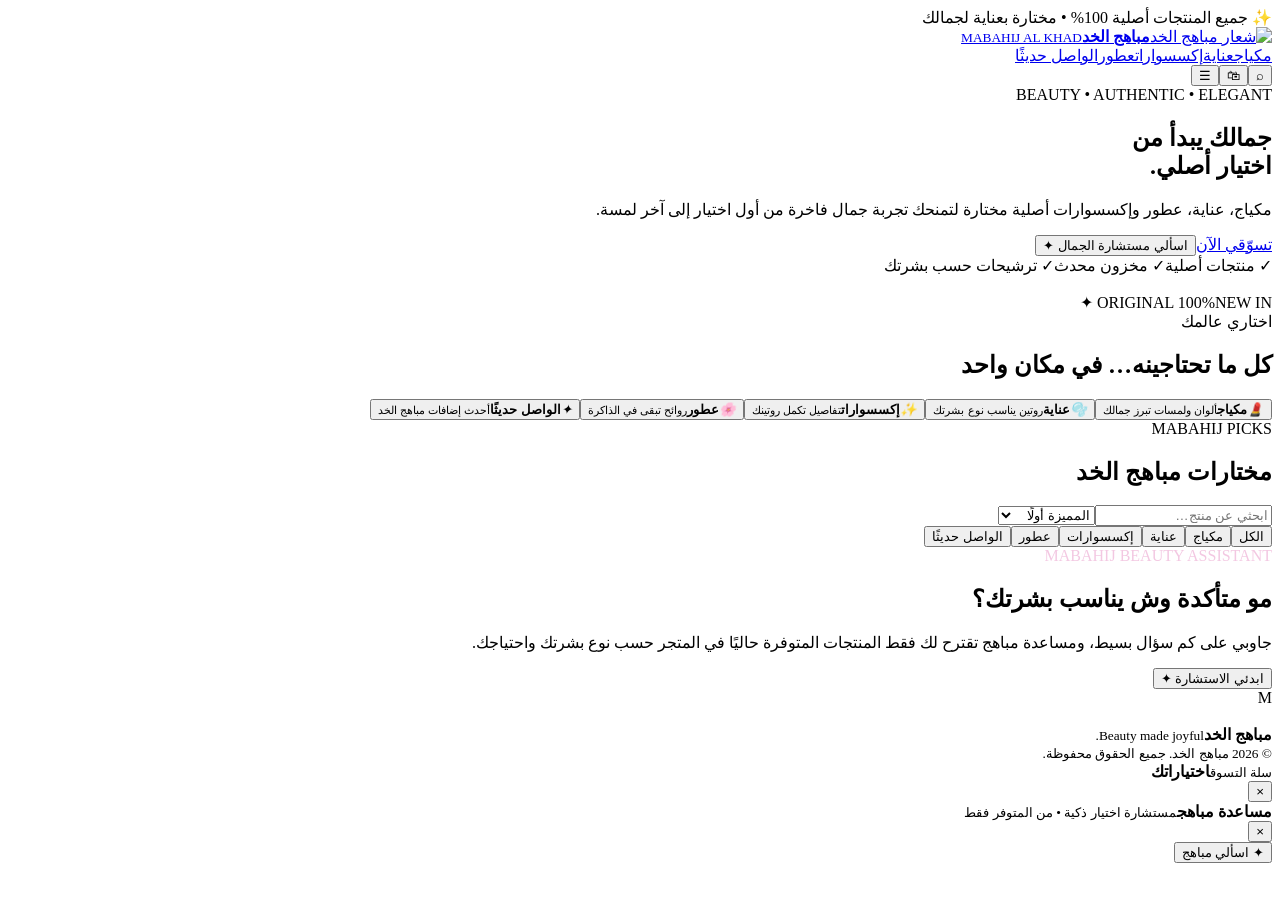
==== mabahij-demo/index.html @ 0300db06 "Add Mabahij responsive demo page" ====
<!doctype html><html lang="ar" dir="rtl"><head><meta charset="utf-8"><meta name="viewport" content="width=device-width,initial-scale=1,viewport-fit=cover"><meta name="theme-color" content="#7c3f91"><title>مباهج الخد | متجر الجمال</title><link rel="preconnect" href="https://fonts.googleapis.com"><link rel="preconnect" href="https://fonts.gstatic.com" crossorigin><link href="https://fonts.googleapis.com/css2?family=Noto+Kufi+Arabic:wght@400;500;600;700;800&family=Playfair+Display:wght@600;700&display=swap" rel="stylesheet"><link rel="stylesheet" href="style.css"></head><body><div class="top">✨ جميع المنتجات أصلية 100% • مختارة بعناية لجمالك</div><header><a class="brand" href="#home"><img src="logo.svg" alt="شعار مباهج الخد"><span><b>مباهج الخد</b><small>MABAHIJ AL KHAD</small></span></a><nav id="nav"><a href="#products" data-filter="makeup">مكياج</a><a href="#products" data-filter="skincare">عناية</a><a href="#products" data-filter="accessories">إكسسوارات</a><a href="#products" data-filter="perfume">عطور</a><a href="#products" data-filter="new">الواصل حديثًا</a></nav><div class="actions"><button class="round" id="search">⌕</button><button class="round" id="cartBtn">🛍</button><button class="menu" id="menu">☰</button></div></header><div class="backdrop" id="backdrop"></div><main><section class="hero" id="home"><div><span class="eyebrow">BEAUTY • AUTHENTIC • ELEGANT</span><h1>جمالك يبدأ من<br><span>اختيار أصلي.</span></h1><p>مكياج، عناية، عطور وإكسسوارات أصلية مختارة لتمنحك تجربة جمال فاخرة من أول اختيار إلى آخر لمسة.</p><div class="cta"><a class="btn primary" href="#products">تسوّقي الآن</a><button class="btn ghost" id="heroChat">اسألي مستشارة الجمال ✦</button></div><div class="checks"><span>✓ منتجات أصلية</span><span>✓ مخزون محدث</span><span>✓ ترشيحات حسب بشرتك</span></div></div><div class="art"><div class="logo-card"><img src="logo.svg" alt=""></div><span class="pill p1">ORIGINAL 100%</span><span class="pill p2">NEW IN ✦</span></div></section><section class="shell section"><div class="title"><span class="eyebrow">اختاري عالمك</span><h2>كل ما تحتاجينه… في مكان واحد</h2></div><div class="cats"><button class="cat" data-filter="makeup"><i>💄</i><b>مكياج</b><small>ألوان ولمسات تبرز جمالك</small></button><button class="cat" data-filter="skincare"><i>🫧</i><b>عناية</b><small>روتين يناسب نوع بشرتك</small></button><button class="cat" data-filter="accessories"><i>✨</i><b>إكسسوارات</b><small>تفاصيل تكمل روتينك</small></button><button class="cat" data-filter="perfume"><i>🌸</i><b>عطور</b><small>روائح تبقى في الذاكرة</small></button><button class="cat new" data-filter="new"><i>✦</i><b>الواصل حديثًا</b><small>أحدث إضافات مباهج الخد</small></button></div></section><section class="shell section" id="products"><div class="headrow"><div><span class="eyebrow">MABAHIJ PICKS</span><h2>مختارات مباهج الخد</h2></div><div class="tools"><input id="q" placeholder="ابحثي عن منتج…"><select id="sort"><option value="featured">المميزة أولًا</option><option value="asc">السعر: الأقل</option><option value="desc">السعر: الأعلى</option></select></div></div><div class="chips"><button class="chip active" data-filter="all">الكل</button><button class="chip" data-filter="makeup">مكياج</button><button class="chip" data-filter="skincare">عناية</button><button class="chip" data-filter="accessories">إكسسوارات</button><button class="chip" data-filter="perfume">عطور</button><button class="chip" data-filter="new">الواصل حديثًا</button></div><div class="grid" id="grid"></div></section><section class="shell ai"><div><span class="eyebrow" style="color:#f3c8e2">MABAHIJ BEAUTY ASSISTANT</span><h2>مو متأكدة وش يناسب بشرتك؟</h2><p>جاوبي على كم سؤال بسيط، ومساعدة مباهج تقترح لك فقط المنتجات المتوفرة حاليًا في المتجر حسب نوع بشرتك واحتياجك.</p><button class="btn" id="aiBtn">ابدئي الاستشارة ✦</button></div><div class="orb">M</div></section></main><footer><div class="fbrand"><img src="logo.svg" alt=""><div><b>مباهج الخد</b><small>Beauty made joyful.</small></div></div><small>© 2026 مباهج الخد. جميع الحقوق محفوظة.</small></footer><aside class="drawer" id="drawer"><div class="dhead"><div><small>سلة التسوق</small><b>اختياراتك</b></div><button class="close" id="closeCart">×</button></div><div class="cart" id="cart"></div></aside><div class="overlay" id="overlay"></div><section class="chat" id="chat"><div class="chead"><div><b>مساعدة مباهج</b><small>مستشارة اختيار ذكية • من المتوفر فقط</small></div><button class="close" id="closeChat">×</button></div><div class="msgs" id="msgs"></div><div class="quick" id="quick"></div></section><button class="chatfab" id="fab">✦ اسألي مباهج</button><script src="app.js"></script></body></html>
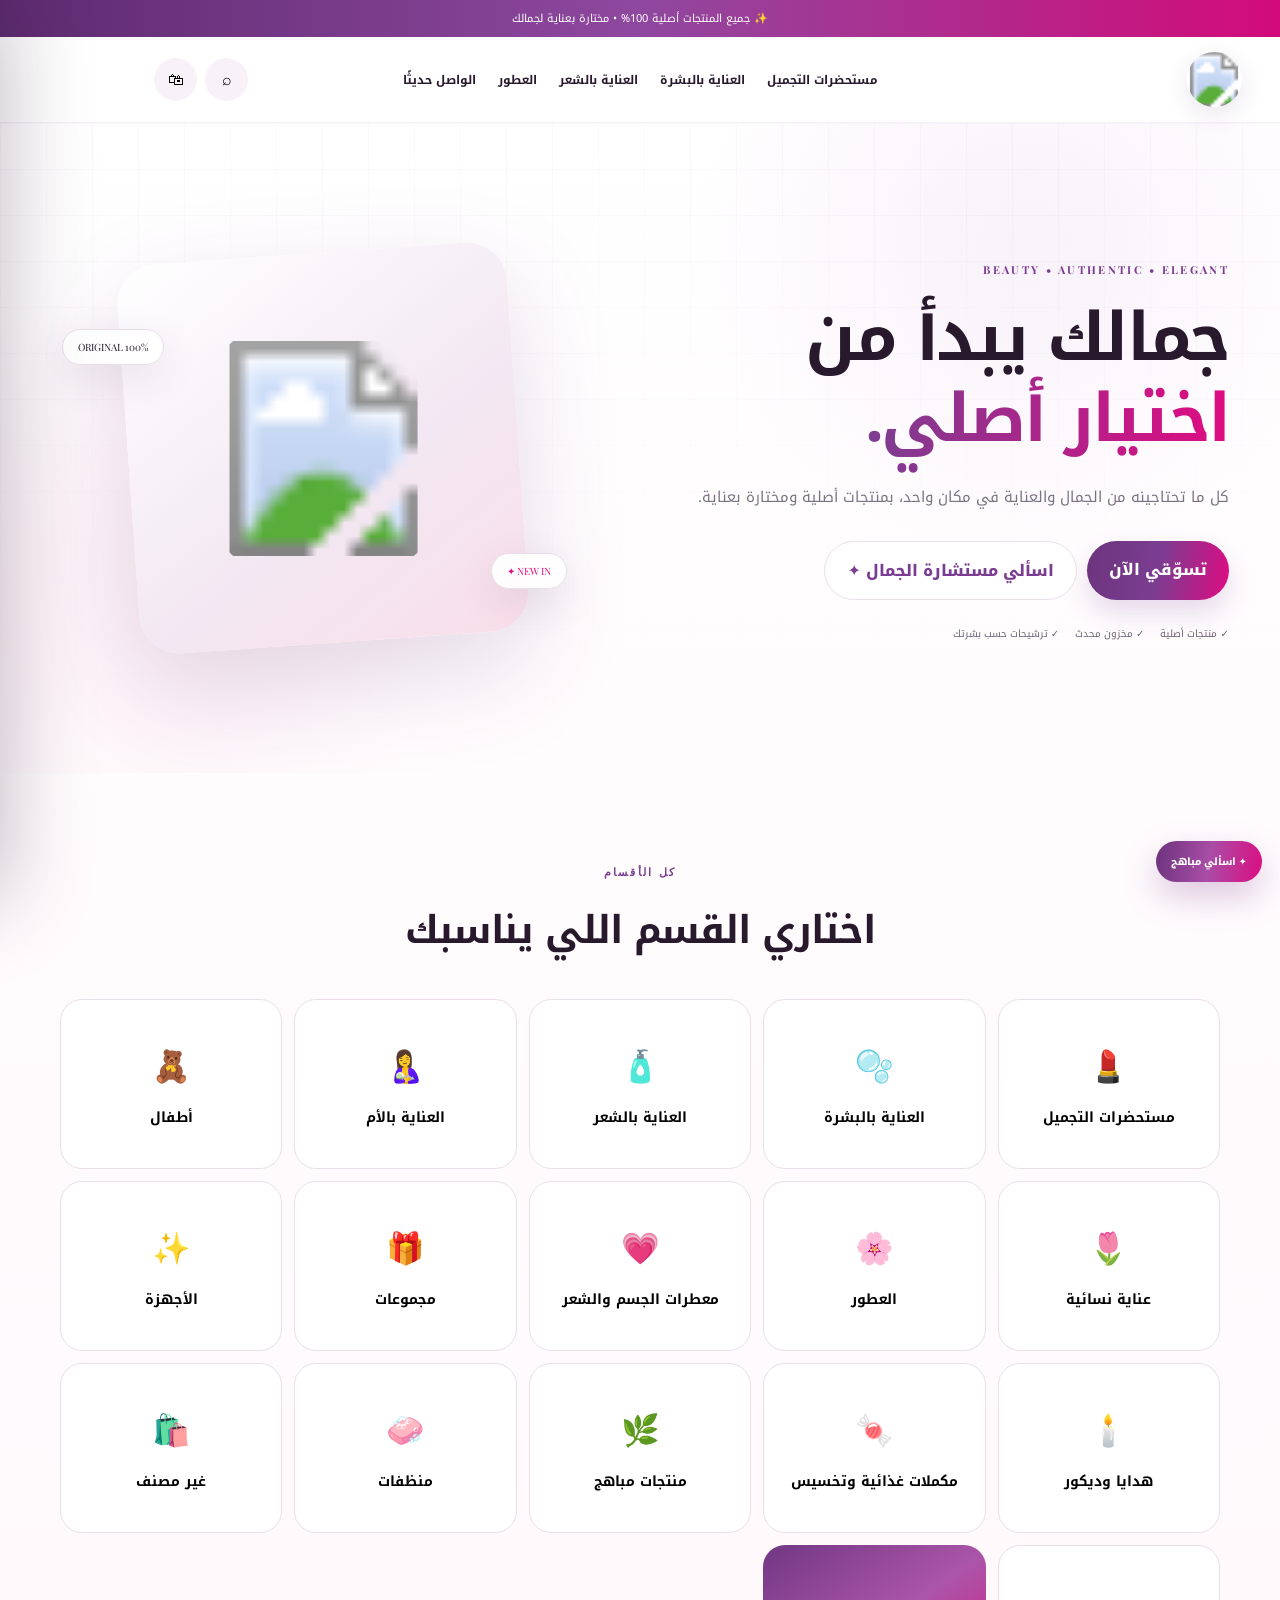
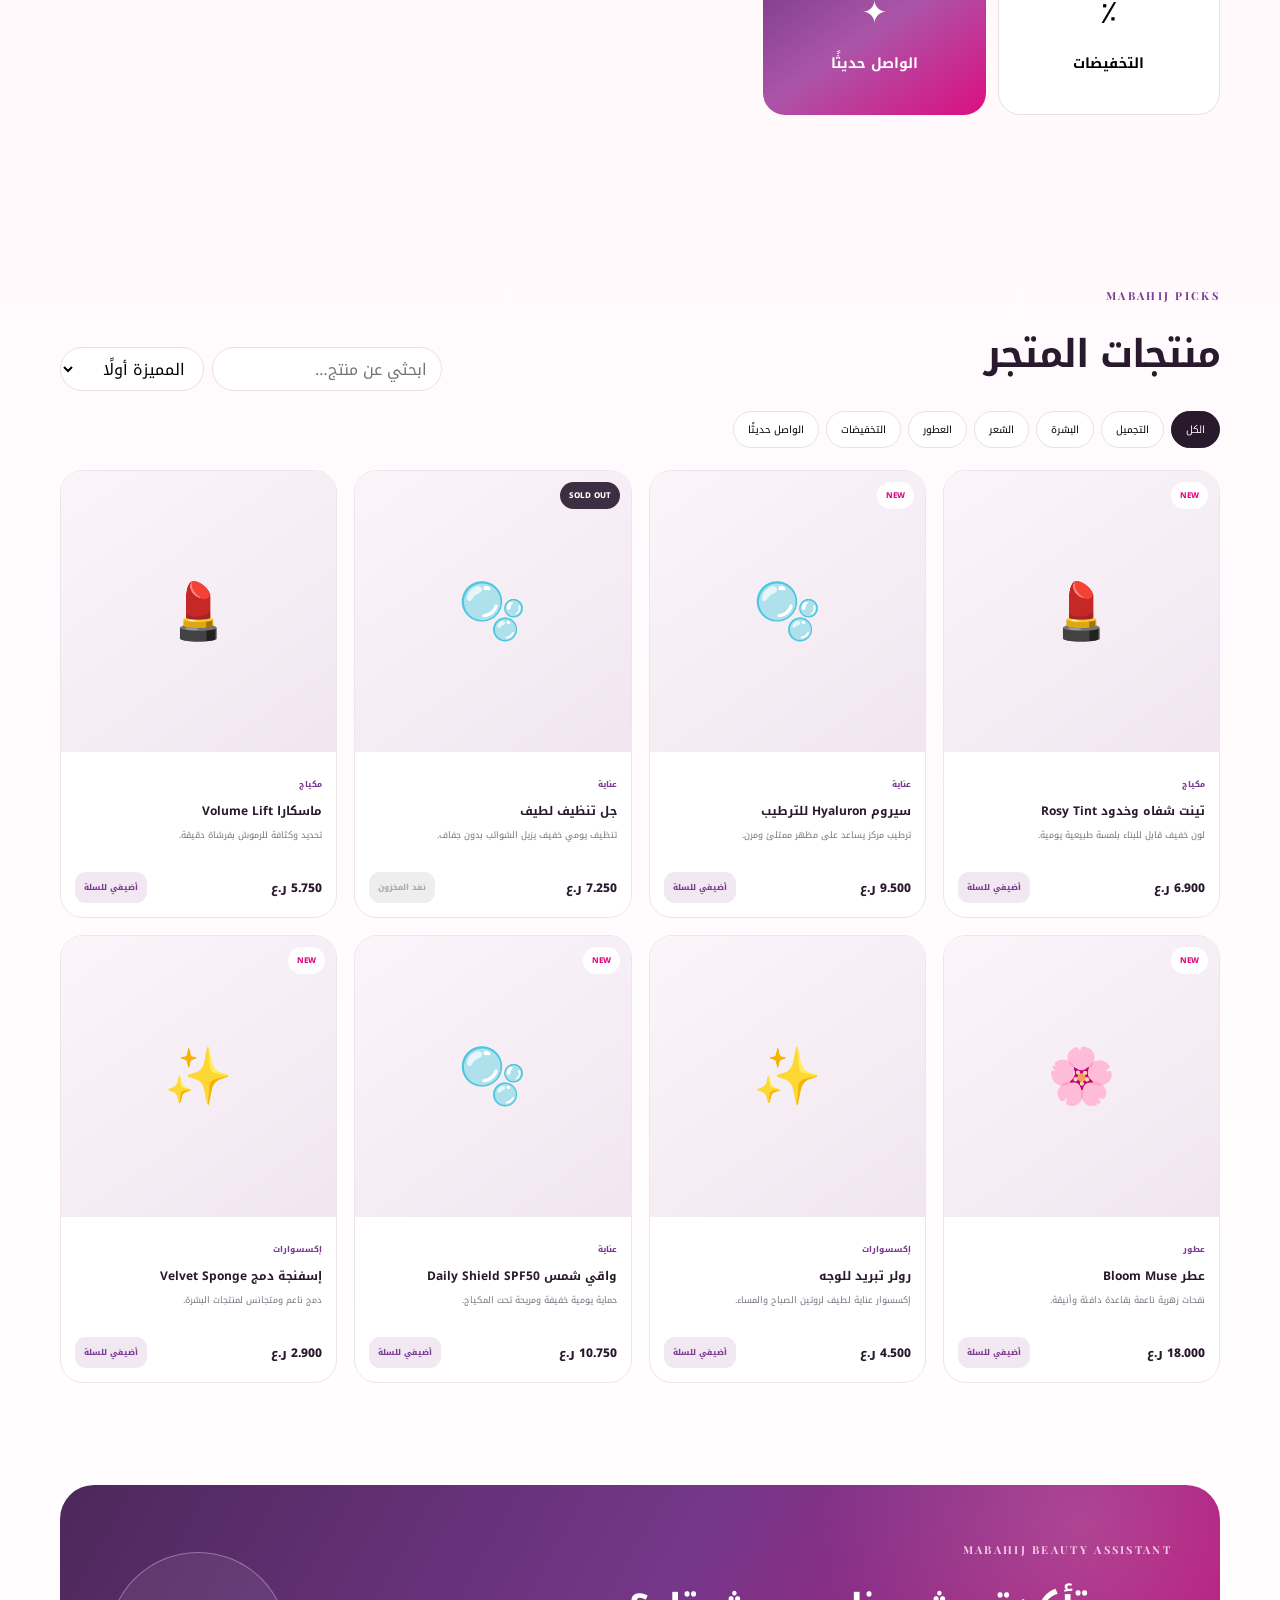
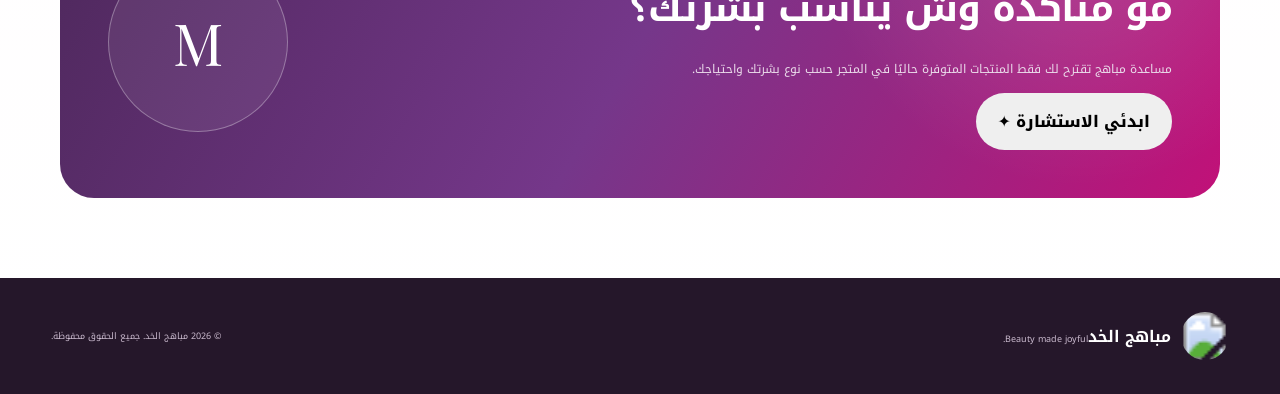
==== commit 956f5dda: "Add all Mabahij categories and keep exact logo" ====
--- a/mabahij-demo/index.html
+++ b/mabahij-demo/index.html
@@ -1 +1 @@
-<!doctype html><html lang="ar" dir="rtl"><head><meta charset="utf-8"><meta name="viewport" content="width=device-width,initial-scale=1,viewport-fit=cover"><meta name="theme-color" content="#7c3f91"><title>مباهج الخد | متجر الجمال</title><link rel="preconnect" href="https://fonts.googleapis.com"><link rel="preconnect" href="https://fonts.gstatic.com" crossorigin><link href="https://fonts.googleapis.com/css2?family=Noto+Kufi+Arabic:wght@400;500;600;700;800&family=Playfair+Display:wght@600;700&display=swap" rel="stylesheet"><link rel="stylesheet" href="style.css"></head><body><div class="top">✨ جميع المنتجات أصلية 100% • مختارة بعناية لجمالك</div><header><a class="brand" href="#home"><img src="logo.svg" alt="شعار مباهج الخد"><span><b>مباهج الخد</b><small>MABAHIJ AL KHAD</small></span></a><nav id="nav"><a href="#products" data-filter="makeup">مكياج</a><a href="#products" data-filter="skincare">عناية</a><a href="#products" data-filter="accessories">إكسسوارات</a><a href="#products" data-filter="perfume">عطور</a><a href="#products" data-filter="new">الواصل حديثًا</a></nav><div class="actions"><button class="round" id="search">⌕</button><button class="round" id="cartBtn">🛍</button><button class="menu" id="menu">☰</button></div></header><div class="backdrop" id="backdrop"></div><main><section class="hero" id="home"><div><span class="eyebrow">BEAUTY • AUTHENTIC • ELEGANT</span><h1>جمالك يبدأ من<br><span>اختيار أصلي.</span></h1><p>مكياج، عناية، عطور وإكسسوارات أصلية مختارة لتمنحك تجربة جمال فاخرة من أول اختيار إلى آخر لمسة.</p><div class="cta"><a class="btn primary" href="#products">تسوّقي الآن</a><button class="btn ghost" id="heroChat">اسألي مستشارة الجمال ✦</button></div><div class="checks"><span>✓ منتجات أصلية</span><span>✓ مخزون محدث</span><span>✓ ترشيحات حسب بشرتك</span></div></div><div class="art"><div class="logo-card"><img src="logo.svg" alt=""></div><span class="pill p1">ORIGINAL 100%</span><span class="pill p2">NEW IN ✦</span></div></section><section class="shell section"><div class="title"><span class="eyebrow">اختاري عالمك</span><h2>كل ما تحتاجينه… في مكان واحد</h2></div><div class="cats"><button class="cat" data-filter="makeup"><i>💄</i><b>مكياج</b><small>ألوان ولمسات تبرز جمالك</small></button><button class="cat" data-filter="skincare"><i>🫧</i><b>عناية</b><small>روتين يناسب نوع بشرتك</small></button><button class="cat" data-filter="accessories"><i>✨</i><b>إكسسوارات</b><small>تفاصيل تكمل روتينك</small></button><button class="cat" data-filter="perfume"><i>🌸</i><b>عطور</b><small>روائح تبقى في الذاكرة</small></button><button class="cat new" data-filter="new"><i>✦</i><b>الواصل حديثًا</b><small>أحدث إضافات مباهج الخد</small></button></div></section><section class="shell section" id="products"><div class="headrow"><div><span class="eyebrow">MABAHIJ PICKS</span><h2>مختارات مباهج الخد</h2></div><div class="tools"><input id="q" placeholder="ابحثي عن منتج…"><select id="sort"><option value="featured">المميزة أولًا</option><option value="asc">السعر: الأقل</option><option value="desc">السعر: الأعلى</option></select></div></div><div class="chips"><button class="chip active" data-filter="all">الكل</button><button class="chip" data-filter="makeup">مكياج</button><button class="chip" data-filter="skincare">عناية</button><button class="chip" data-filter="accessories">إكسسوارات</button><button class="chip" data-filter="perfume">عطور</button><button class="chip" data-filter="new">الواصل حديثًا</button></div><div class="grid" id="grid"></div></section><section class="shell ai"><div><span class="eyebrow" style="color:#f3c8e2">MABAHIJ BEAUTY ASSISTANT</span><h2>مو متأكدة وش يناسب بشرتك؟</h2><p>جاوبي على كم سؤال بسيط، ومساعدة مباهج تقترح لك فقط المنتجات المتوفرة حاليًا في المتجر حسب نوع بشرتك واحتياجك.</p><button class="btn" id="aiBtn">ابدئي الاستشارة ✦</button></div><div class="orb">M</div></section></main><footer><div class="fbrand"><img src="logo.svg" alt=""><div><b>مباهج الخد</b><small>Beauty made joyful.</small></div></div><small>© 2026 مباهج الخد. جميع الحقوق محفوظة.</small></footer><aside class="drawer" id="drawer"><div class="dhead"><div><small>سلة التسوق</small><b>اختياراتك</b></div><button class="close" id="closeCart">×</button></div><div class="cart" id="cart"></div></aside><div class="overlay" id="overlay"></div><section class="chat" id="chat"><div class="chead"><div><b>مساعدة مباهج</b><small>مستشارة اختيار ذكية • من المتوفر فقط</small></div><button class="close" id="closeChat">×</button></div><div class="msgs" id="msgs"></div><div class="quick" id="quick"></div></section><button class="chatfab" id="fab">✦ اسألي مباهج</button><script src="app.js"></script></body></html>+<!doctype html><html lang="ar" dir="rtl"><head><meta charset="utf-8"><meta name="viewport" content="width=device-width,initial-scale=1,viewport-fit=cover"><meta name="theme-color" content="#7c3f91"><title>مباهج الخد | متجر الجمال</title><link rel="preconnect" href="https://fonts.googleapis.com"><link rel="preconnect" href="https://fonts.gstatic.com" crossorigin><link href="https://fonts.googleapis.com/css2?family=Noto+Kufi+Arabic:wght@400;500;600;700;800&family=Playfair+Display:wght@600;700&display=swap" rel="stylesheet"><link rel="stylesheet" href="style.css"></head><body><div class="top">✨ جميع المنتجات أصلية 100% • مختارة بعناية لجمالك</div><header><a class="brand" href="#home"><img src="logo.svg" alt="شعار مباهج الخد"></a><nav id="nav"><a href="#products" data-filter="makeup">مستحضرات التجميل</a><a href="#products" data-filter="skincare">العناية بالبشرة</a><a href="#products" data-filter="haircare">العناية بالشعر</a><a href="#products" data-filter="perfume">العطور</a><a href="#products" data-filter="new">الواصل حديثًا</a></nav><div class="actions"><button class="round" id="search">⌕</button><button class="round" id="cartBtn">🛍</button><button class="menu" id="menu">☰</button></div></header><div class="backdrop" id="backdrop"></div><main><section class="hero" id="home"><div><span class="eyebrow">BEAUTY • AUTHENTIC • ELEGANT</span><h1>جمالك يبدأ من<br><span>اختيار أصلي.</span></h1><p>كل ما تحتاجينه من الجمال والعناية في مكان واحد، بمنتجات أصلية ومختارة بعناية.</p><div class="cta"><a class="btn primary" href="#products">تسوّقي الآن</a><button class="btn ghost" id="heroChat">اسألي مستشارة الجمال ✦</button></div><div class="checks"><span>✓ منتجات أصلية</span><span>✓ مخزون محدث</span><span>✓ ترشيحات حسب بشرتك</span></div></div><div class="art"><div class="logo-card"><img src="logo.svg" alt=""></div><span class="pill p1">ORIGINAL 100%</span><span class="pill p2">NEW IN ✦</span></div></section><section class="shell section"><div class="title"><span class="eyebrow">كل الأقسام</span><h2>اختاري القسم اللي يناسبك</h2></div><div class="cats allcats"><button class="cat" data-filter="makeup"><i>💄</i><b>مستحضرات التجميل</b></button><button class="cat" data-filter="skincare"><i>🫧</i><b>العناية بالبشرة</b></button><button class="cat" data-filter="haircare"><i>🧴</i><b>العناية بالشعر</b></button><button class="cat" data-filter="mom"><i>🤱</i><b>العناية بالأم</b></button><button class="cat" data-filter="kids"><i>🧸</i><b>أطفال</b></button><button class="cat" data-filter="feminine"><i>🌷</i><b>عناية نسائية</b></button><button class="cat" data-filter="perfume"><i>🌸</i><b>العطور</b></button><button class="cat" data-filter="bodymist"><i>💗</i><b>معطرات الجسم والشعر</b></button><button class="cat" data-filter="sets"><i>🎁</i><b>مجموعات</b></button><button class="cat" data-filter="devices"><i>✨</i><b>الأجهزة</b></button><button class="cat" data-filter="decor"><i>🕯️</i><b>هدايا وديكور</b></button><button class="cat" data-filter="supplements"><i>🍬</i><b>مكملات غذائية وتخسيس</b></button><button class="cat" data-filter="mahaj"><i>🌿</i><b>منتجات مباهج</b></button><button class="cat" data-filter="cleaners"><i>🧼</i><b>منظفات</b></button><button class="cat" data-filter="misc"><i>🛍️</i><b>غير مصنف</b></button><button class="cat" data-filter="sale"><i>٪</i><b>التخفيضات</b></button><button class="cat new" data-filter="new"><i>✦</i><b>الواصل حديثًا</b></button></div></section><section class="shell section" id="products"><div class="headrow"><div><span class="eyebrow">MABAHIJ PICKS</span><h2>منتجات المتجر</h2></div><div class="tools"><input id="q" placeholder="ابحثي عن منتج…"><select id="sort"><option value="featured">المميزة أولًا</option><option value="asc">السعر: الأقل</option><option value="desc">السعر: الأعلى</option></select></div></div><div class="chips"><button class="chip active" data-filter="all">الكل</button><button class="chip" data-filter="makeup">التجميل</button><button class="chip" data-filter="skincare">البشرة</button><button class="chip" data-filter="haircare">الشعر</button><button class="chip" data-filter="perfume">العطور</button><button class="chip" data-filter="sale">التخفيضات</button><button class="chip" data-filter="new">الواصل حديثًا</button></div><div class="grid" id="grid"></div></section><section class="shell ai"><div><span class="eyebrow" style="color:#f3c8e2">MABAHIJ BEAUTY ASSISTANT</span><h2>مو متأكدة وش يناسب بشرتك؟</h2><p>مساعدة مباهج تقترح لك فقط المنتجات المتوفرة حاليًا في المتجر حسب نوع بشرتك واحتياجك.</p><button class="btn" id="aiBtn">ابدئي الاستشارة ✦</button></div><div class="orb">M</div></section></main><footer><div class="fbrand"><img src="logo.svg" alt=""><div><b>مباهج الخد</b><small>Beauty made joyful.</small></div></div><small>© 2026 مباهج الخد. جميع الحقوق محفوظة.</small></footer><aside class="drawer" id="drawer"><div class="dhead"><div><small>سلة التسوق</small><b>اختياراتك</b></div><button class="close" id="closeCart">×</button></div><div class="cart" id="cart"></div></aside><div class="overlay" id="overlay"></div><section class="chat" id="chat"><div class="chead"><div><b>مساعدة مباهج</b><small>من المتوفر فقط</small></div><button class="close" id="closeChat">×</button></div><div class="msgs" id="msgs"></div><div class="quick" id="quick"></div></section><button class="chatfab" id="fab">✦ اسألي مباهج</button><script src="app.js"></script></body></html>
--- a/mabahij-demo/style.css
+++ b/mabahij-demo/style.css
@@ -0,0 +1 @@
+:root{--p:#7b3d91;--v:#9b5ab1;--f:#df0b82;--ink:#28192d;--mut:#7c7180;--line:#eadfe8;--soft:#fbf6fa;--white:#fff;--shadow:0 24px 70px #6e3c7b1c}*{box-sizing:border-box}html{scroll-behavior:smooth}body{margin:0;font-family:'Noto Kufi Arabic',system-ui,sans-serif;color:var(--ink);background:linear-gradient(#fff,#fff9fc 45%,#fff);overflow-x:hidden}button,input,select{font:inherit}button,a{-webkit-tap-highlight-color:transparent}a{color:inherit;text-decoration:none}.top{background:linear-gradient(90deg,#5d2b70,#8f489f,#d20b79);color:#fff;text-align:center;padding:8px 14px;font-size:11px}header{height:86px;display:flex;align-items:center;justify-content:space-between;gap:20px;padding:0 max(3vw,22px);position:sticky;top:0;z-index:30;background:#ffffffeb;backdrop-filter:blur(18px);border-bottom:1px solid #7b3d9112}.brand{display:flex;align-items:center;gap:11px;min-width:210px}.brand img{width:55px;height:55px;border-radius:50%;object-fit:cover;box-shadow:0 8px 24px #5c32601f}.brand b{display:block;font-size:16px}.brand small{font-family:'Playfair Display',serif;color:var(--p);font-size:9px;letter-spacing:1.5px}nav{display:flex;gap:22px;font-size:12px;font-weight:700}nav a{padding:31px 0;position:relative}nav a:after{content:'';position:absolute;right:0;left:0;bottom:22px;height:2px;background:linear-gradient(90deg,var(--p),var(--f));transform:scaleX(0);transition:.2s}nav a:hover:after{transform:scaleX(1)}.actions{display:flex;gap:8px;min-width:210px;justify-content:flex-start}.round,.menu{width:43px;height:43px;border:0;border-radius:50%;background:#f8f1f7;cursor:pointer}.menu{display:none}.hero{min-height:650px;display:grid;grid-template-columns:1.05fr .95fr;align-items:center;gap:35px;padding:64px max(4vw,22px);background:radial-gradient(circle at 80% 18%,#d8b6e42d,transparent 28%),radial-gradient(circle at 12% 72%,#f6c4dc35,transparent 25%);position:relative;overflow:hidden}.hero:before{content:'';position:absolute;inset:0;background-image:linear-gradient(#7b3d9108 1px,transparent 1px),linear-gradient(90deg,#7b3d9108 1px,transparent 1px);background-size:46px 46px;mask-image:linear-gradient(#000,transparent 85%)}.hero>*{position:relative;z-index:1}.eyebrow{font-family:'Playfair Display',serif;color:var(--p);font-size:11px;letter-spacing:2.3px;font-weight:700}h1{font-size:clamp(46px,5.2vw,76px);line-height:1.22;margin:14px 0 22px;letter-spacing:-2.4px}h1 span{background:linear-gradient(90deg,var(--p),var(--f));-webkit-background-clip:text;color:transparent}.hero p{color:var(--mut);font-size:15px;line-height:2.05;max-width:610px}.cta{display:flex;gap:10px;flex-wrap:wrap;margin-top:28px}.btn{border:0;border-radius:999px;padding:13px 22px;font-weight:800;cursor:pointer}.primary{color:#fff;background:linear-gradient(100deg,#6c347d,var(--p),var(--f));box-shadow:0 13px 28px #77378f2e}.ghost{background:#fff;color:var(--p);border:1px solid var(--line)}.checks{display:flex;gap:16px;flex-wrap:wrap;margin-top:24px;color:#6f6373;font-size:10px}.art{min-height:440px;display:grid;place-items:center;position:relative}.logo-card{width:min(390px,80vw);aspect-ratio:1;border-radius:40px;background:linear-gradient(145deg,#fff,#f2e7f2 60%,#f9dfe9);display:grid;place-items:center;box-shadow:0 38px 100px #6335712b;transform:rotate(-4deg);overflow:hidden}.logo-card img{width:72%;height:72%;object-fit:contain;border-radius:50%;transform:rotate(4deg)}.pill{position:absolute;background:#fffffff0;border:1px solid #e9deea;border-radius:999px;padding:10px 15px;font-family:'Playfair Display',serif;font-size:10px;box-shadow:0 14px 40px #4f2f571c}.p1{left:2%;top:23%}.p2{right:5%;bottom:18%;color:var(--f)}.shell{width:min(1160px,92vw);margin:auto}.section{padding:82px 0}.title{text-align:center}h2{font-size:clamp(27px,3vw,40px);margin:8px 0 0;letter-spacing:-1px}.cats{display:grid;grid-template-columns:repeat(5,1fr);gap:12px;margin-top:32px}.cat{border:1px solid var(--line);background:#fff;border-radius:22px;min-height:170px;padding:20px 14px;display:flex;flex-direction:column;align-items:center;justify-content:center;gap:8px;cursor:pointer;transition:.25s}.cat:hover{transform:translateY(-5px);box-shadow:var(--shadow)}.cat i{font-style:normal;font-size:31px}.cat b{font-size:14px}.cat small{font-size:9px;color:var(--mut);text-align:center;line-height:1.7}.cat.new{background:linear-gradient(145deg,#713783,#ab55a8,#dc0e80);color:#fff;border:0}.cat.new small{color:#f9e5f2}.headrow{display:flex;justify-content:space-between;align-items:end;gap:20px;margin-bottom:20px}.tools{display:flex;gap:8px}.tools input,.tools select{height:44px;border:1px solid var(--line);border-radius:999px;background:#fff;padding:0 14px;outline:none}.tools input{width:230px}.chips{display:flex;gap:7px;flex-wrap:wrap;margin:0 0 22px}.chip{border:1px solid var(--line);background:#fff;border-radius:999px;padding:8px 14px;font-size:10px;cursor:pointer}.chip.active{background:var(--ink);color:#fff;border-color:var(--ink)}.grid{display:grid;grid-template-columns:repeat(4,1fr);gap:17px}.card{background:#fff;border:1px solid #eee4ed;border-radius:23px;overflow:hidden;position:relative;transition:.25s}.card:hover{transform:translateY(-4px);box-shadow:var(--shadow)}.pic{aspect-ratio:1/1.02;background:linear-gradient(145deg,#fbf5fa,#f1e6f0);display:grid;place-items:center;position:relative;font-size:55px}.badge{position:absolute;right:11px;top:11px;background:#fff;color:var(--f);font-size:8px;padding:6px 9px;border-radius:999px;font-weight:800}.sold{background:#2b1c30e8;color:#fff}.info{padding:14px}.info small{color:var(--p);font-size:8px;font-weight:800}.info h3{font-size:12px;line-height:1.7;margin:4px 0 6px}.info p{font-size:9px;color:var(--mut);height:34px;overflow:hidden;line-height:1.8;margin:0}.bottom{display:flex;justify-content:space-between;align-items:center;gap:7px;margin-top:11px}.price{font-size:12px;font-weight:800}.add{border:0;background:#f2e8f2;color:var(--p);border-radius:11px;padding:8px 9px;font-size:8px;font-weight:800;cursor:pointer}.add:disabled{color:#aaa;background:#eee}.ai{margin:20px auto 80px;border-radius:34px;background:radial-gradient(circle at 88% 12%,#ffffff28,transparent 25%),linear-gradient(120deg,#4d285b,#75378a,#c11178);color:#fff;padding:48px;display:flex;justify-content:space-between;align-items:center;gap:30px}.ai p{color:#eadbea;line-height:2;font-size:12px;max-width:650px}.orb{width:180px;height:180px;min-width:180px;border-radius:50%;border:1px solid #ffffff50;display:grid;place-items:center;font-family:'Playfair Display',serif;font-size:58px;background:#ffffff12}footer{background:#25172a;color:#fff;padding:34px max(4vw,20px);display:flex;align-items:center;justify-content:space-between;gap:20px}footer img{width:48px;height:48px;border-radius:50%;object-fit:cover}.fbrand{display:flex;align-items:center;gap:10px}footer small{color:#cbbbcf;font-size:9px}.drawer{position:fixed;top:0;bottom:0;left:0;width:min(390px,100vw);background:#fff;z-index:70;transform:translateX(-105%);transition:.3s;box-shadow:25px 0 80px #2b193146;display:flex;flex-direction:column}.drawer.open{transform:none}.dhead{padding:20px;border-bottom:1px solid var(--line);display:flex;justify-content:space-between;align-items:center}.close{border:0;background:#f5edf5;width:38px;height:38px;border-radius:50%;cursor:pointer}.cart{padding:14px;overflow:auto;display:grid;gap:9px}.cartitem{border:1px solid var(--line);border-radius:15px;padding:11px;display:flex;justify-content:space-between;gap:10px}.overlay{position:fixed;inset:0;background:#27182c45;z-index:60;opacity:0;visibility:hidden;transition:.2s}.overlay.open{opacity:1;visibility:visible}.chat{position:fixed;right:20px;bottom:20px;width:min(380px,calc(100vw - 24px));height:min(590px,calc(100vh - 30px));background:#fff;border:1px solid var(--line);border-radius:26px;box-shadow:0 25px 90px #351b3c3d;z-index:80;display:flex;flex-direction:column;overflow:hidden;opacity:0;visibility:hidden;transform:translateY(15px) scale(.97);transition:.25s}.chat.open{opacity:1;visibility:visible;transform:none}.chead{padding:14px;background:linear-gradient(100deg,#6b337c,#a44ba5,#da0f80);color:#fff;display:flex;align-items:center;gap:9px}.chead b{font-size:12px}.chead small{display:block;font-size:8px;color:#f4ddec}.chead .close{margin-right:auto;background:#ffffff25;color:#fff}.msgs{flex:1;overflow:auto;padding:14px;background:#fffafd;display:flex;flex-direction:column;gap:9px}.msg{max-width:87%;background:#f2e8f2;border-radius:15px 15px 4px 15px;padding:9px 11px;font-size:9px;line-height:1.9}.msg.user{align-self:flex-start;background:#2b1c30;color:#fff;border-radius:15px 15px 15px 4px}.quick{display:flex;gap:6px;overflow:auto;padding:9px 12px;border-top:1px solid var(--line)}.quick button{white-space:nowrap;border:1px solid var(--line);background:#fff;border-radius:999px;padding:7px 10px;font-size:8px}.chatfab{position:fixed;right:18px;bottom:18px;z-index:50;border:0;border-radius:999px;background:linear-gradient(100deg,#6b337c,#a94da7,#dd0c81);color:#fff;padding:11px 15px;font-weight:800;font-size:10px;box-shadow:0 14px 34px #7d398a45;cursor:pointer}.backdrop{display:none}@media(max-width:1050px){nav{position:fixed;top:94px;right:16px;left:16px;background:#fff;border:1px solid var(--line);border-radius:20px;padding:10px;box-shadow:0 25px 70px #40244930;flex-direction:column;gap:0;z-index:55;opacity:0;visibility:hidden;transform:translateY(-8px);transition:.2s}nav.open{opacity:1;visibility:visible;transform:none}nav a{padding:12px 14px;border-radius:12px}nav a:hover{background:#faf5f9}nav a:after{display:none}.menu{display:block}.brand,.actions{min-width:auto}.hero{grid-template-columns:1fr;text-align:center;min-height:auto}.hero p{margin:auto}.cta,.checks{justify-content:center}.art{min-height:360px}.cats{grid-template-columns:repeat(3,1fr)}.grid{grid-template-columns:repeat(3,1fr)}.backdrop.open{display:block;position:fixed;inset:0;background:#25172a2d;z-index:29}}@media(max-width:760px){.top{font-size:9px;line-height:1.6}header{height:72px;padding:0 12px}.brand span{display:none}.brand img{width:46px;height:46px}.round,.menu{width:39px;height:39px}nav{top:82px;right:10px;left:10px}.hero{padding:40px 15px 48px;gap:8px}h1{font-size:clamp(38px,11.5vw,49px);letter-spacing:-1.5px;margin:11px 0 16px}.hero p{font-size:12px}.cta .btn{flex:1 1 145px;padding:12px 14px;font-size:10px}.checks{gap:8px 14px;font-size:9px}.art{min-height:285px}.logo-card{width:min(260px,78vw);border-radius:28px}.pill{font-size:7px;padding:8px 10px}.shell{width:calc(100% - 24px)}.section{padding:58px 0}h2{font-size:clamp(25px,7.5vw,32px);line-height:1.5}.cats{grid-template-columns:1fr 1fr;gap:8px;margin-top:24px}.cat{min-height:138px;border-radius:18px;padding:15px 8px}.cat:last-child{grid-column:1/-1}.cat i{font-size:27px}.cat b{font-size:12px}.cat small{font-size:8px}.headrow{flex-direction:column;align-items:stretch;gap:14px}.tools{flex-direction:column}.tools input,.tools select{width:100%}.chips{overflow:auto;flex-wrap:nowrap;padding-bottom:3px;scrollbar-width:none}.chip{white-space:nowrap;font-size:9px}.grid{grid-template-columns:1fr 1fr;gap:8px}.card{border-radius:18px}.pic{font-size:44px}.info{padding:9px}.info h3{font-size:10px}.info p{font-size:7.5px;height:29px}.bottom{flex-direction:column;align-items:stretch}.price{font-size:10px}.add{width:100%;font-size:7.5px}.ai{margin-bottom:58px;border-radius:26px;padding:28px 18px;flex-direction:column;text-align:center}.ai p{font-size:10px}.orb{width:135px;height:135px;min-width:135px;font-size:44px}footer{flex-direction:column;text-align:center;padding:28px 16px}.chat{inset:auto 7px 7px 7px;width:auto;height:calc(100dvh - 14px);border-radius:22px}.chatfab{right:12px;bottom:calc(12px + env(safe-area-inset-bottom))}}@media(max-width:390px){.shell{width:calc(100% - 18px)}.grid{gap:6px}.info{padding:8px}.cat{min-height:132px}}
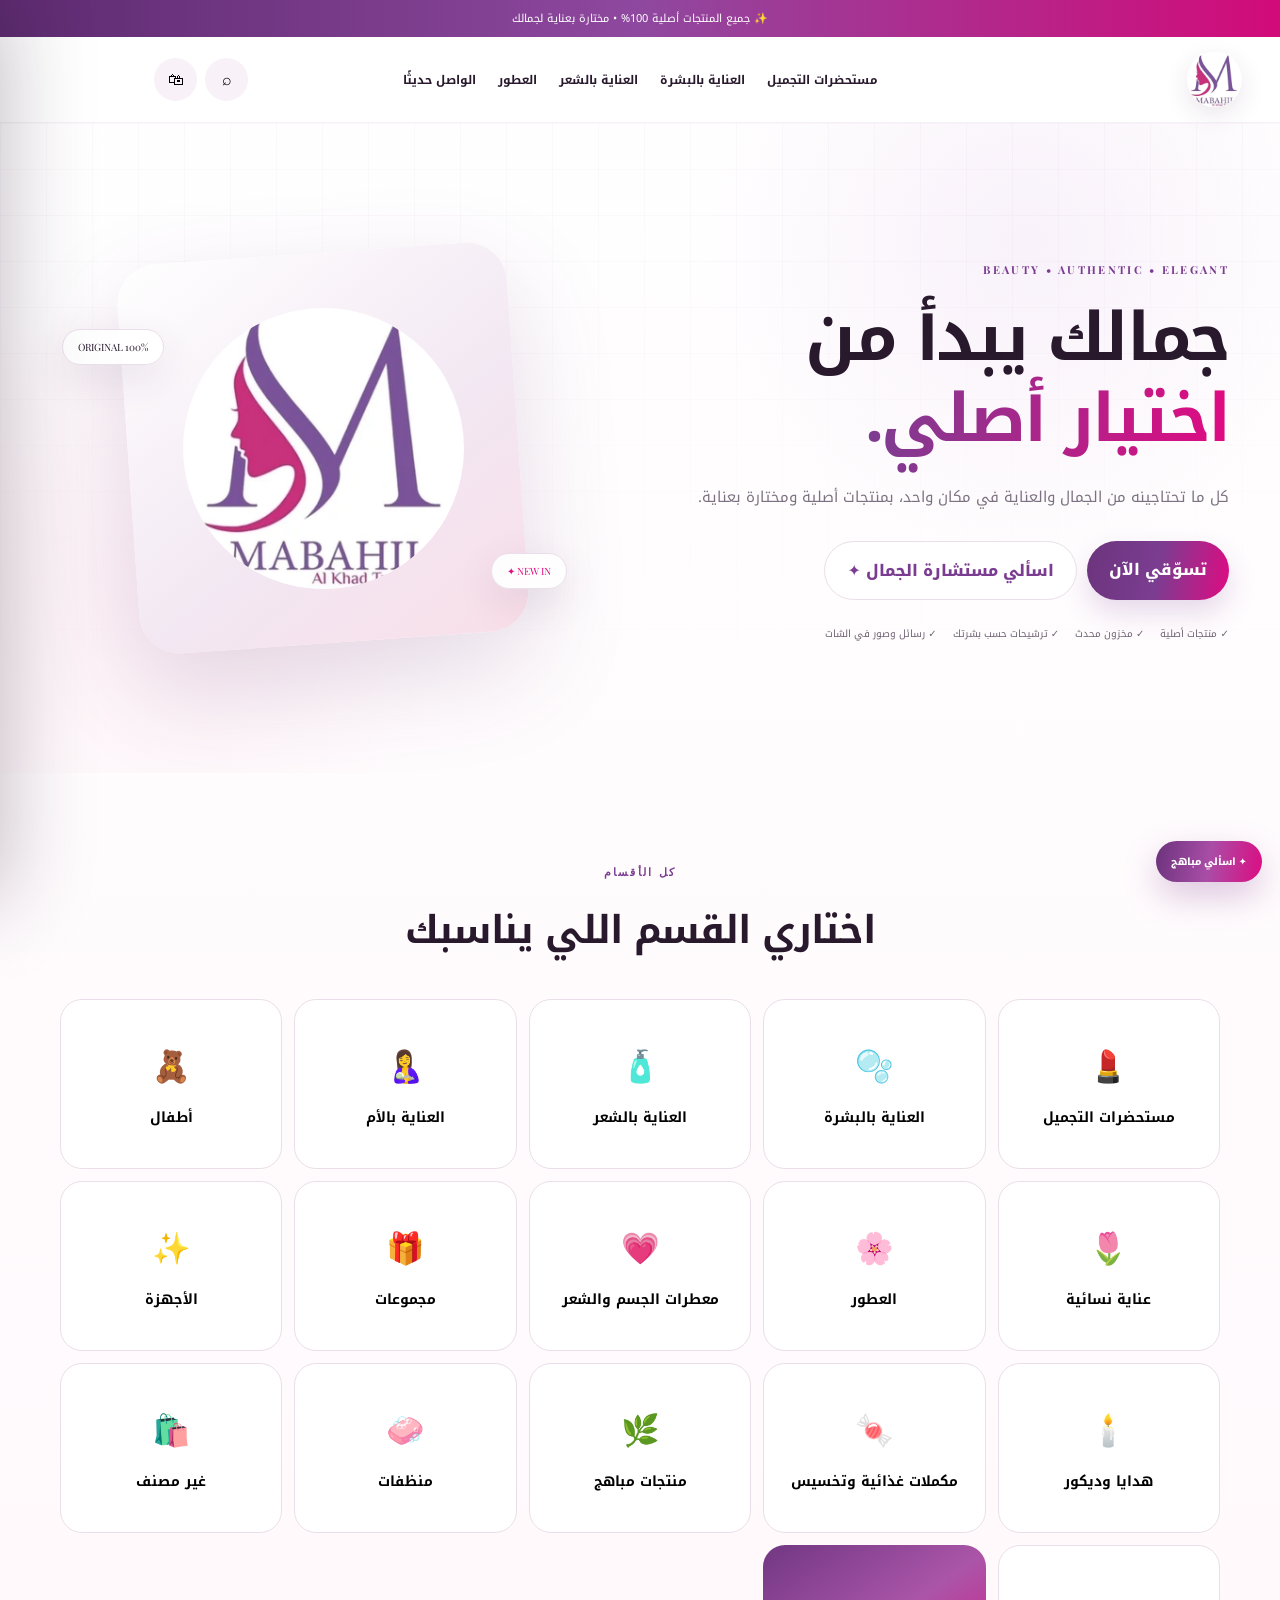
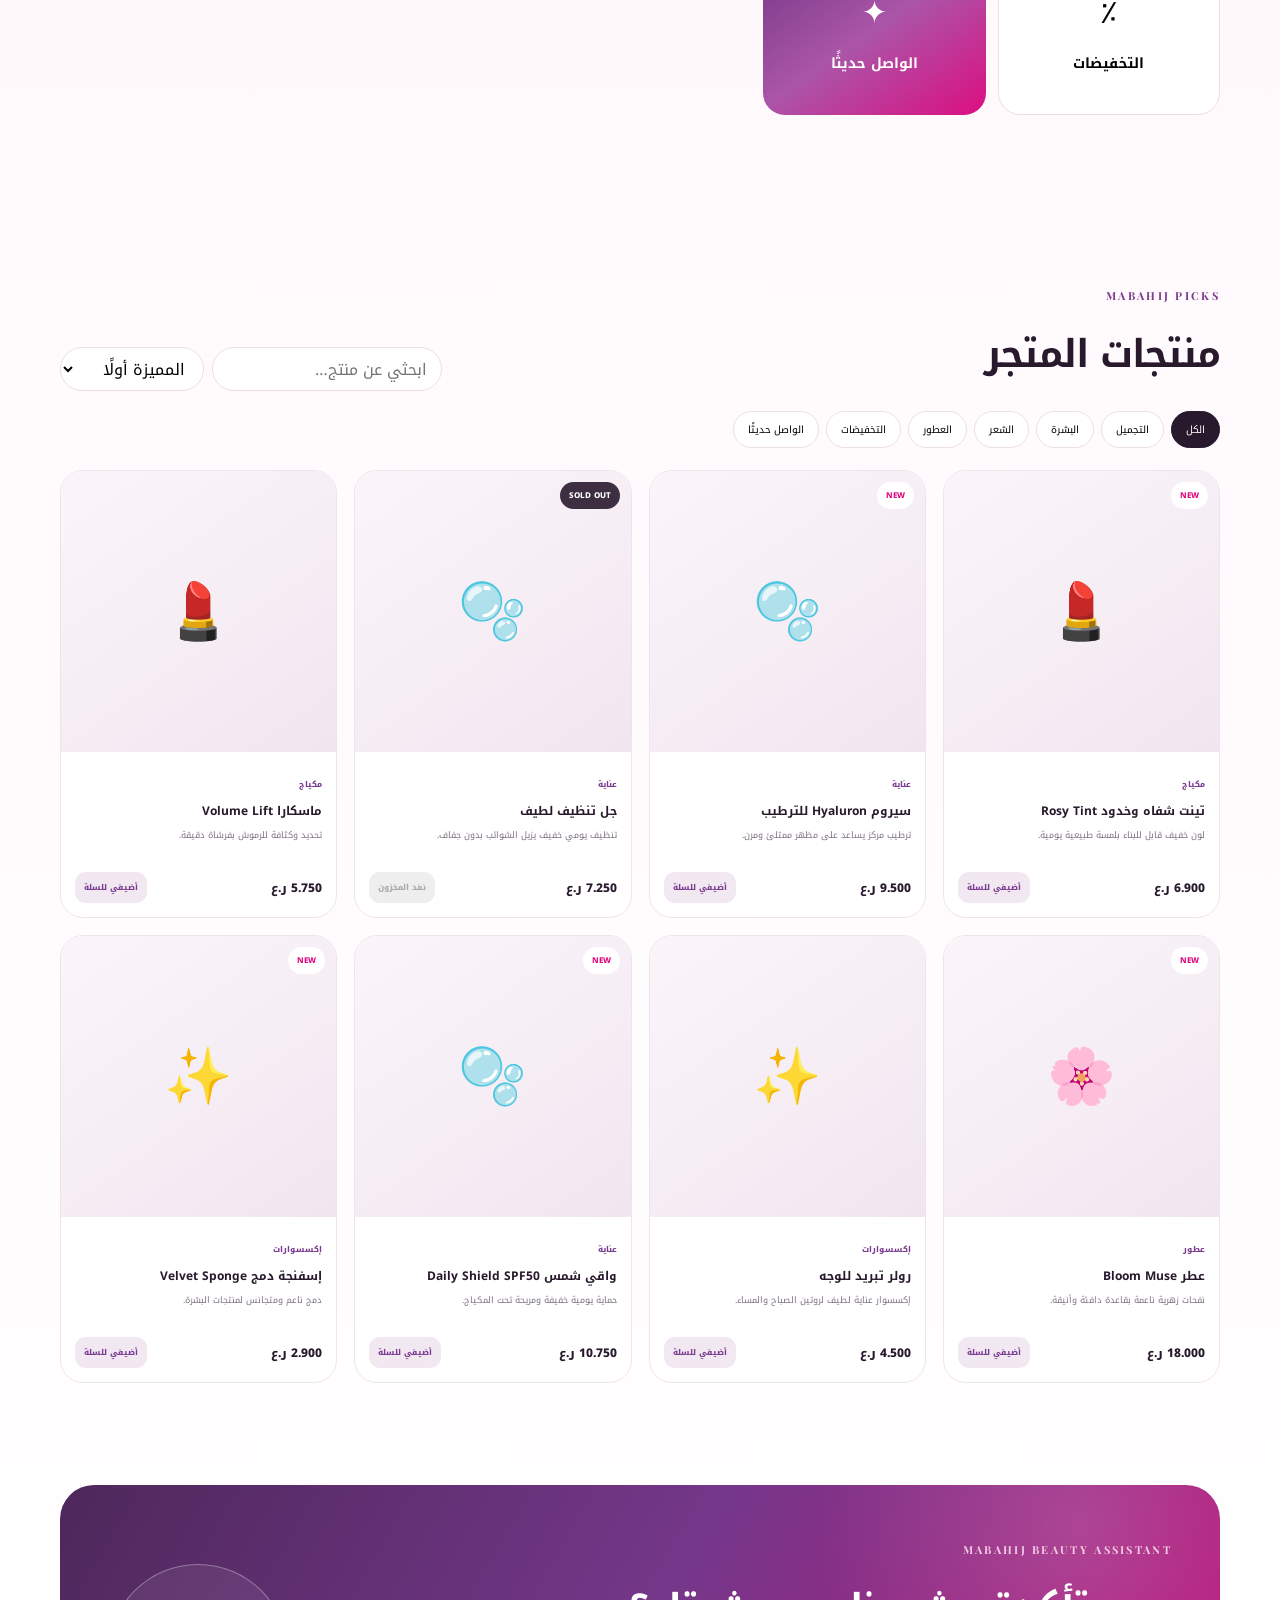
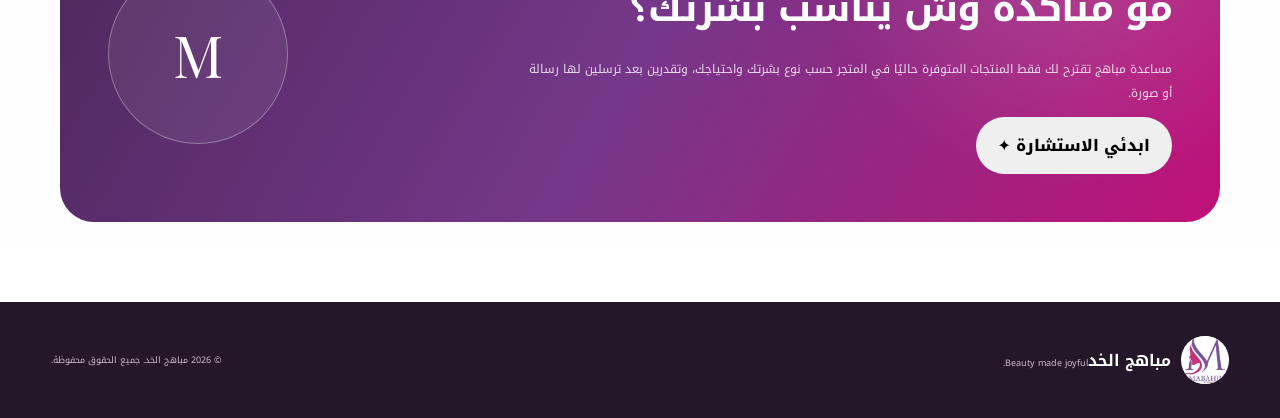
==== commit 224443aa: "Use exact Mabahij logo and enable chat messages with images" ====
--- a/mabahij-demo/index.html
+++ b/mabahij-demo/index.html
@@ -1 +1 @@
-<!doctype html><html lang="ar" dir="rtl"><head><meta charset="utf-8"><meta name="viewport" content="width=device-width,initial-scale=1,viewport-fit=cover"><meta name="theme-color" content="#7c3f91"><title>مباهج الخد | متجر الجمال</title><link rel="preconnect" href="https://fonts.googleapis.com"><link rel="preconnect" href="https://fonts.gstatic.com" crossorigin><link href="https://fonts.googleapis.com/css2?family=Noto+Kufi+Arabic:wght@400;500;600;700;800&family=Playfair+Display:wght@600;700&display=swap" rel="stylesheet"><link rel="stylesheet" href="style.css"></head><body><div class="top">✨ جميع المنتجات أصلية 100% • مختارة بعناية لجمالك</div><header><a class="brand" href="#home"><img src="logo.svg" alt="شعار مباهج الخد"></a><nav id="nav"><a href="#products" data-filter="makeup">مستحضرات التجميل</a><a href="#products" data-filter="skincare">العناية بالبشرة</a><a href="#products" data-filter="haircare">العناية بالشعر</a><a href="#products" data-filter="perfume">العطور</a><a href="#products" data-filter="new">الواصل حديثًا</a></nav><div class="actions"><button class="round" id="search">⌕</button><button class="round" id="cartBtn">🛍</button><button class="menu" id="menu">☰</button></div></header><div class="backdrop" id="backdrop"></div><main><section class="hero" id="home"><div><span class="eyebrow">BEAUTY • AUTHENTIC • ELEGANT</span><h1>جمالك يبدأ من<br><span>اختيار أصلي.</span></h1><p>كل ما تحتاجينه من الجمال والعناية في مكان واحد، بمنتجات أصلية ومختارة بعناية.</p><div class="cta"><a class="btn primary" href="#products">تسوّقي الآن</a><button class="btn ghost" id="heroChat">اسألي مستشارة الجمال ✦</button></div><div class="checks"><span>✓ منتجات أصلية</span><span>✓ مخزون محدث</span><span>✓ ترشيحات حسب بشرتك</span></div></div><div class="art"><div class="logo-card"><img src="logo.svg" alt=""></div><span class="pill p1">ORIGINAL 100%</span><span class="pill p2">NEW IN ✦</span></div></section><section class="shell section"><div class="title"><span class="eyebrow">كل الأقسام</span><h2>اختاري القسم اللي يناسبك</h2></div><div class="cats allcats"><button class="cat" data-filter="makeup"><i>💄</i><b>مستحضرات التجميل</b></button><button class="cat" data-filter="skincare"><i>🫧</i><b>العناية بالبشرة</b></button><button class="cat" data-filter="haircare"><i>🧴</i><b>العناية بالشعر</b></button><button class="cat" data-filter="mom"><i>🤱</i><b>العناية بالأم</b></button><button class="cat" data-filter="kids"><i>🧸</i><b>أطفال</b></button><button class="cat" data-filter="feminine"><i>🌷</i><b>عناية نسائية</b></button><button class="cat" data-filter="perfume"><i>🌸</i><b>العطور</b></button><button class="cat" data-filter="bodymist"><i>💗</i><b>معطرات الجسم والشعر</b></button><button class="cat" data-filter="sets"><i>🎁</i><b>مجموعات</b></button><button class="cat" data-filter="devices"><i>✨</i><b>الأجهزة</b></button><button class="cat" data-filter="decor"><i>🕯️</i><b>هدايا وديكور</b></button><button class="cat" data-filter="supplements"><i>🍬</i><b>مكملات غذائية وتخسيس</b></button><button class="cat" data-filter="mahaj"><i>🌿</i><b>منتجات مباهج</b></button><button class="cat" data-filter="cleaners"><i>🧼</i><b>منظفات</b></button><button class="cat" data-filter="misc"><i>🛍️</i><b>غير مصنف</b></button><button class="cat" data-filter="sale"><i>٪</i><b>التخفيضات</b></button><button class="cat new" data-filter="new"><i>✦</i><b>الواصل حديثًا</b></button></div></section><section class="shell section" id="products"><div class="headrow"><div><span class="eyebrow">MABAHIJ PICKS</span><h2>منتجات المتجر</h2></div><div class="tools"><input id="q" placeholder="ابحثي عن منتج…"><select id="sort"><option value="featured">المميزة أولًا</option><option value="asc">السعر: الأقل</option><option value="desc">السعر: الأعلى</option></select></div></div><div class="chips"><button class="chip active" data-filter="all">الكل</button><button class="chip" data-filter="makeup">التجميل</button><button class="chip" data-filter="skincare">البشرة</button><button class="chip" data-filter="haircare">الشعر</button><button class="chip" data-filter="perfume">العطور</button><button class="chip" data-filter="sale">التخفيضات</button><button class="chip" data-filter="new">الواصل حديثًا</button></div><div class="grid" id="grid"></div></section><section class="shell ai"><div><span class="eyebrow" style="color:#f3c8e2">MABAHIJ BEAUTY ASSISTANT</span><h2>مو متأكدة وش يناسب بشرتك؟</h2><p>مساعدة مباهج تقترح لك فقط المنتجات المتوفرة حاليًا في المتجر حسب نوع بشرتك واحتياجك.</p><button class="btn" id="aiBtn">ابدئي الاستشارة ✦</button></div><div class="orb">M</div></section></main><footer><div class="fbrand"><img src="logo.svg" alt=""><div><b>مباهج الخد</b><small>Beauty made joyful.</small></div></div><small>© 2026 مباهج الخد. جميع الحقوق محفوظة.</small></footer><aside class="drawer" id="drawer"><div class="dhead"><div><small>سلة التسوق</small><b>اختياراتك</b></div><button class="close" id="closeCart">×</button></div><div class="cart" id="cart"></div></aside><div class="overlay" id="overlay"></div><section class="chat" id="chat"><div class="chead"><div><b>مساعدة مباهج</b><small>من المتوفر فقط</small></div><button class="close" id="closeChat">×</button></div><div class="msgs" id="msgs"></div><div class="quick" id="quick"></div></section><button class="chatfab" id="fab">✦ اسألي مباهج</button><script src="app.js"></script></body></html>+<!doctype html><html lang="ar" dir="rtl"><head><meta charset="utf-8"><meta name="viewport" content="width=device-width,initial-scale=1,viewport-fit=cover"><meta name="theme-color" content="#7c3f91"><title>مباهج الخد | متجر الجمال</title><link rel="preconnect" href="https://fonts.googleapis.com"><link rel="preconnect" href="https://fonts.gstatic.com" crossorigin><link href="https://fonts.googleapis.com/css2?family=Noto+Kufi+Arabic:wght@400;500;600;700;800&family=Playfair+Display:wght@600;700&display=swap" rel="stylesheet"><link rel="stylesheet" href="style.css"><style>.brand img,.logo-card img,footer img{object-fit:contain!important;background:#fff!important}.chatinput{display:grid;grid-template-columns:auto 1fr auto;gap:7px;padding:10px 12px;border-top:1px solid var(--line);background:#fff}.chatinput input[type=text]{min-width:0;border:1px solid var(--line);border-radius:999px;padding:10px 12px;outline:none}.chatinput button{width:38px;height:38px;border:0;border-radius:50%;display:grid;place-items:center;cursor:pointer}.attach{background:#f4eaf4;color:var(--p);font-size:19px}.send{background:linear-gradient(100deg,#6b337c,#d90f80);color:#fff;font-size:18px}.msg.image{padding:7px}.msg.image img{display:block;width:min(190px,100%);border-radius:12px;margin-bottom:5px}.chatnote{font-size:8px;color:#7c7180;padding:0 12px 10px;background:#fff;text-align:center}.allcats{grid-template-columns:repeat(5,1fr)}@media(max-width:1050px){.allcats{grid-template-columns:repeat(3,1fr)}}@media(max-width:760px){.allcats{grid-template-columns:1fr 1fr}.chatinput{padding-bottom:calc(10px + env(safe-area-inset-bottom))}}</style></head><body><div class="top">✨ جميع المنتجات أصلية 100% • مختارة بعناية لجمالك</div><header><a class="brand" href="#home"><img src="logo-exact.svg?v=3" alt="شعار مباهج الخد"></a><nav id="nav"><a href="#products" data-filter="makeup">مستحضرات التجميل</a><a href="#products" data-filter="skincare">العناية بالبشرة</a><a href="#products" data-filter="haircare">العناية بالشعر</a><a href="#products" data-filter="perfume">العطور</a><a href="#products" data-filter="new">الواصل حديثًا</a></nav><div class="actions"><button class="round" id="search">⌕</button><button class="round" id="cartBtn">🛍</button><button class="menu" id="menu">☰</button></div></header><div class="backdrop" id="backdrop"></div><main><section class="hero" id="home"><div><span class="eyebrow">BEAUTY • AUTHENTIC • ELEGANT</span><h1>جمالك يبدأ من<br><span>اختيار أصلي.</span></h1><p>كل ما تحتاجينه من الجمال والعناية في مكان واحد، بمنتجات أصلية ومختارة بعناية.</p><div class="cta"><a class="btn primary" href="#products">تسوّقي الآن</a><button class="btn ghost" id="heroChat">اسألي مستشارة الجمال ✦</button></div><div class="checks"><span>✓ منتجات أصلية</span><span>✓ مخزون محدث</span><span>✓ ترشيحات حسب بشرتك</span><span>✓ رسائل وصور في الشات</span></div></div><div class="art"><div class="logo-card"><img src="logo-exact.svg?v=3" alt="شعار مباهج الخد"></div><span class="pill p1">ORIGINAL 100%</span><span class="pill p2">NEW IN ✦</span></div></section><section class="shell section"><div class="title"><span class="eyebrow">كل الأقسام</span><h2>اختاري القسم اللي يناسبك</h2></div><div class="cats allcats"><button class="cat" data-filter="makeup"><i>💄</i><b>مستحضرات التجميل</b></button><button class="cat" data-filter="skincare"><i>🫧</i><b>العناية بالبشرة</b></button><button class="cat" data-filter="haircare"><i>🧴</i><b>العناية بالشعر</b></button><button class="cat" data-filter="mom"><i>🤱</i><b>العناية بالأم</b></button><button class="cat" data-filter="kids"><i>🧸</i><b>أطفال</b></button><button class="cat" data-filter="feminine"><i>🌷</i><b>عناية نسائية</b></button><button class="cat" data-filter="perfume"><i>🌸</i><b>العطور</b></button><button class="cat" data-filter="bodymist"><i>💗</i><b>معطرات الجسم والشعر</b></button><button class="cat" data-filter="sets"><i>🎁</i><b>مجموعات</b></button><button class="cat" data-filter="devices"><i>✨</i><b>الأجهزة</b></button><button class="cat" data-filter="decor"><i>🕯️</i><b>هدايا وديكور</b></button><button class="cat" data-filter="supplements"><i>🍬</i><b>مكملات غذائية وتخسيس</b></button><button class="cat" data-filter="mahaj"><i>🌿</i><b>منتجات مباهج</b></button><button class="cat" data-filter="cleaners"><i>🧼</i><b>منظفات</b></button><button class="cat" data-filter="misc"><i>🛍️</i><b>غير مصنف</b></button><button class="cat" data-filter="sale"><i>٪</i><b>التخفيضات</b></button><button class="cat new" data-filter="new"><i>✦</i><b>الواصل حديثًا</b></button></div></section><section class="shell section" id="products"><div class="headrow"><div><span class="eyebrow">MABAHIJ PICKS</span><h2>منتجات المتجر</h2></div><div class="tools"><input id="q" placeholder="ابحثي عن منتج…"><select id="sort"><option value="featured">المميزة أولًا</option><option value="asc">السعر: الأقل</option><option value="desc">السعر: الأعلى</option></select></div></div><div class="chips"><button class="chip active" data-filter="all">الكل</button><button class="chip" data-filter="makeup">التجميل</button><button class="chip" data-filter="skincare">البشرة</button><button class="chip" data-filter="haircare">الشعر</button><button class="chip" data-filter="perfume">العطور</button><button class="chip" data-filter="sale">التخفيضات</button><button class="chip" data-filter="new">الواصل حديثًا</button></div><div class="grid" id="grid"></div></section><section class="shell ai"><div><span class="eyebrow" style="color:#f3c8e2">MABAHIJ BEAUTY ASSISTANT</span><h2>مو متأكدة وش يناسب بشرتك؟</h2><p>مساعدة مباهج تقترح لك فقط المنتجات المتوفرة حاليًا في المتجر حسب نوع بشرتك واحتياجك، وتقدرين بعد ترسلين لها رسالة أو صورة.</p><button class="btn" id="aiBtn">ابدئي الاستشارة ✦</button></div><div class="orb">M</div></section></main><footer><div class="fbrand"><img src="logo-exact.svg?v=3" alt="شعار مباهج الخد"><div><b>مباهج الخد</b><small>Beauty made joyful.</small></div></div><small>© 2026 مباهج الخد. جميع الحقوق محفوظة.</small></footer><aside class="drawer" id="drawer"><div class="dhead"><div><small>سلة التسوق</small><b>اختياراتك</b></div><button class="close" id="closeCart">×</button></div><div class="cart" id="cart"></div></aside><div class="overlay" id="overlay"></div><section class="chat" id="chat"><div class="chead"><div><b>مساعدة مباهج</b><small>ترشيحات من المتوفر فقط</small></div><button class="close" id="closeChat">×</button></div><div class="msgs" id="msgs"></div><div class="quick" id="quick"></div><form class="chatinput" id="chatForm"><button type="button" class="attach" id="attachBtn" aria-label="إرفاق صورة">＋</button><input id="chatText" type="text" autocomplete="off" placeholder="اكتبي رسالتك…"><button type="submit" class="send" aria-label="إرسال">↑</button><input id="chatImage" type="file" accept="image/*" hidden></form><div class="chatnote">يمكنك إرسال رسالة أو صورة، والترشيحات تكون من المنتجات المتوفرة في المتجر.</div></section><button class="chatfab" id="fab">✦ اسألي مباهج</button><script src="app.js"></script><script>(()=>{const form=document.getElementById('chatForm'),text=document.getElementById('chatText'),imgInput=document.getElementById('chatImage'),attach=document.getElementById('attachBtn'),box=document.getElementById('msgs');const add=(html,user=false,cls='')=>{const d=document.createElement('div');d.className='msg '+(user?'user ':'')+cls;d.innerHTML=html;box.appendChild(d);box.scrollTop=box.scrollHeight};form.addEventListener('submit',e=>{e.preventDefault();const t=text.value.trim();if(!t)return;add(t.replace(/[&<>]/g,s=>({'&':'&amp;','<':'&lt;','>':'&gt;'}[s])),true);text.value='';setTimeout(()=>{const l=t.toLowerCase();if(l.includes('عطر'))add('أكيد ♡ أقدر أساعدك في العطور المتوفرة حاليًا.');else if(l.includes('جاف')||l.includes('ترطيب'))add('للبشرة الجافة نركز على الترطيب والخيارات اللطيفة. اختاري نوع بشرتك من الأزرار فوق عشان أعطيك ترشيحات أدق.');else if(l.includes('دهني')||l.includes('حبوب'))add('للبشرة الدهنية أو المعرضة للحبوب نختار منتجات خفيفة ومتوازنة من الموجود في المتجر.');else add('وصلتني رسالتك ✨ قولي لي نوع بشرتك واحتياجك، أو ارسلي صورة، وبساعدك من المنتجات المتوفرة فقط.');},250)});attach.addEventListener('click',()=>imgInput.click());imgInput.addEventListener('change',()=>{const f=imgInput.files&&imgInput.files[0];if(!f)return;const r=new FileReader();r.onload=()=>{add('<img src="'+r.result+'" alt="صورة مرفقة"><small>'+f.name+'</small>',true,'image');setTimeout(()=>add('وصلتني الصورة ♡ اكتبي لي وش تبين بالضبط منها — مثل منتج مشابه، لون قريب، أو شيء يناسب نوع بشرتك — وبعطيك من المتوفر في المتجر.'),250)};r.readAsDataURL(f);imgInput.value='';});})();</script></body></html>
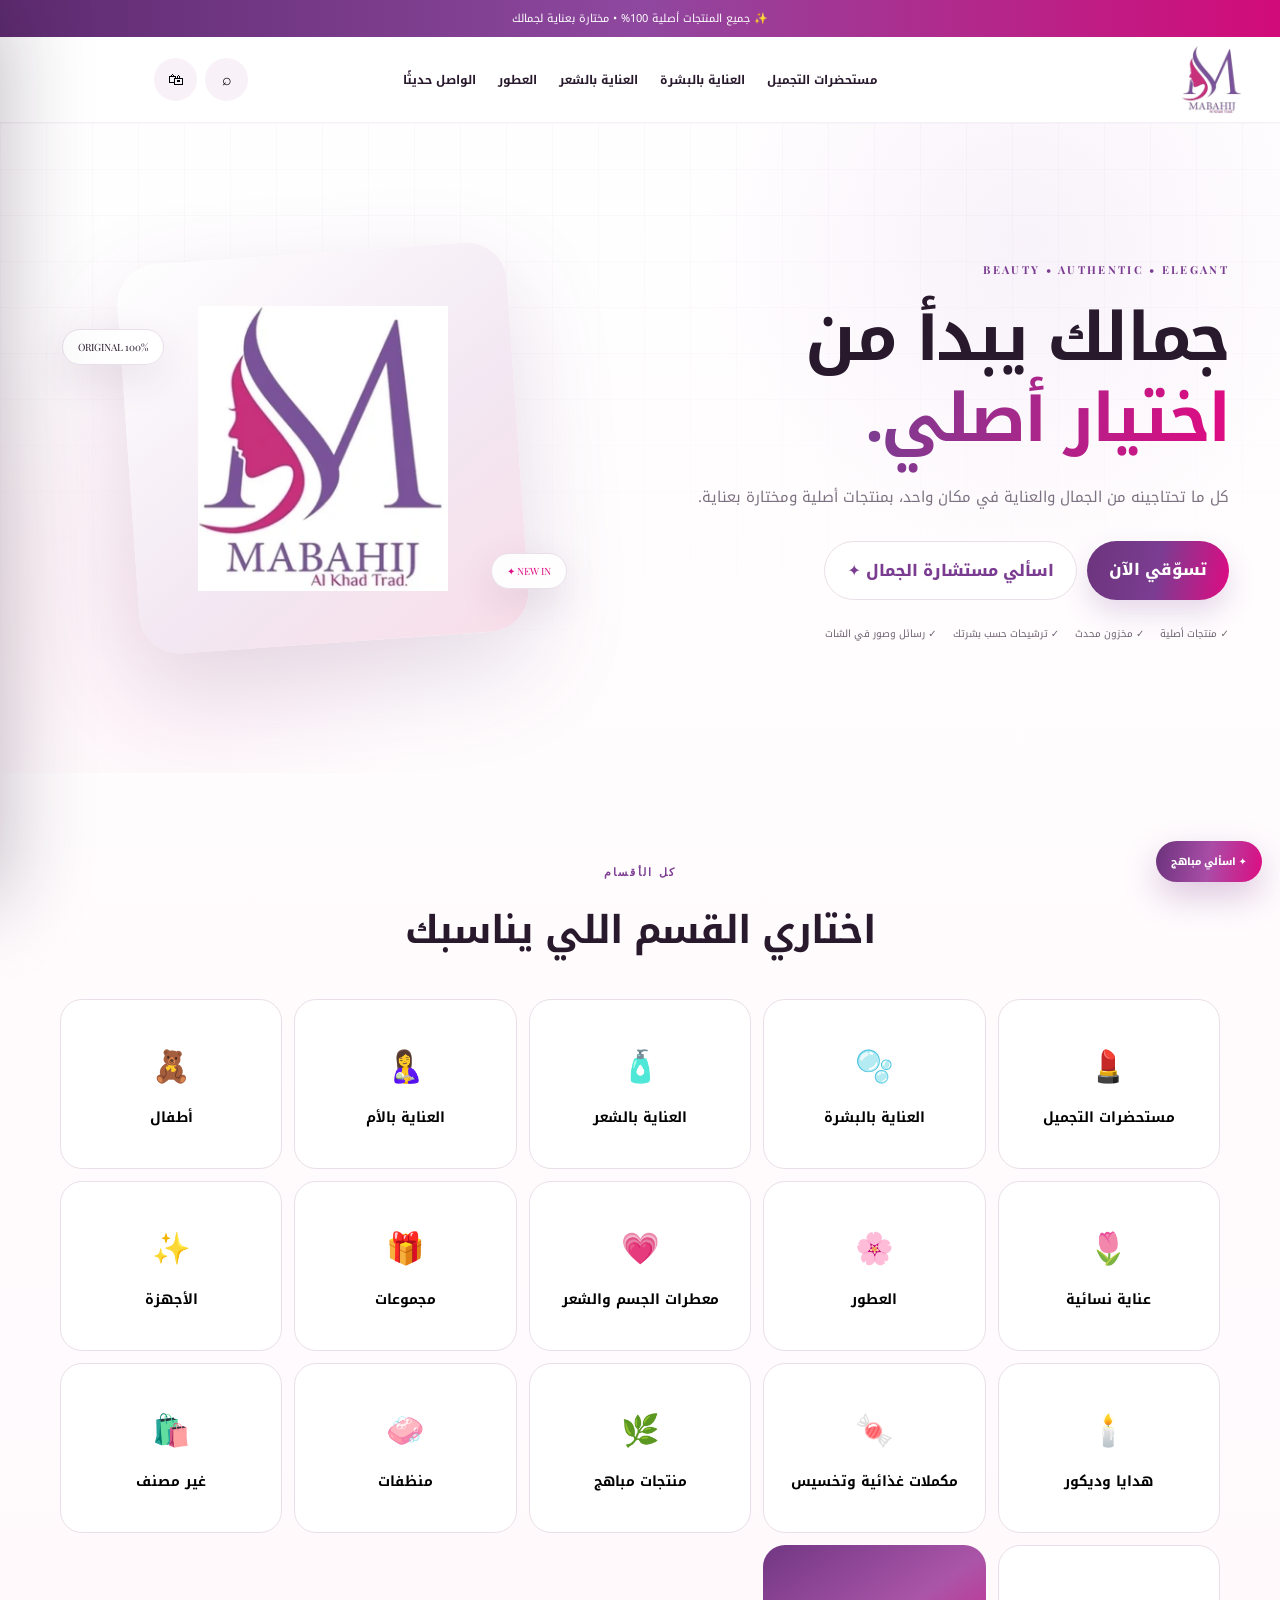
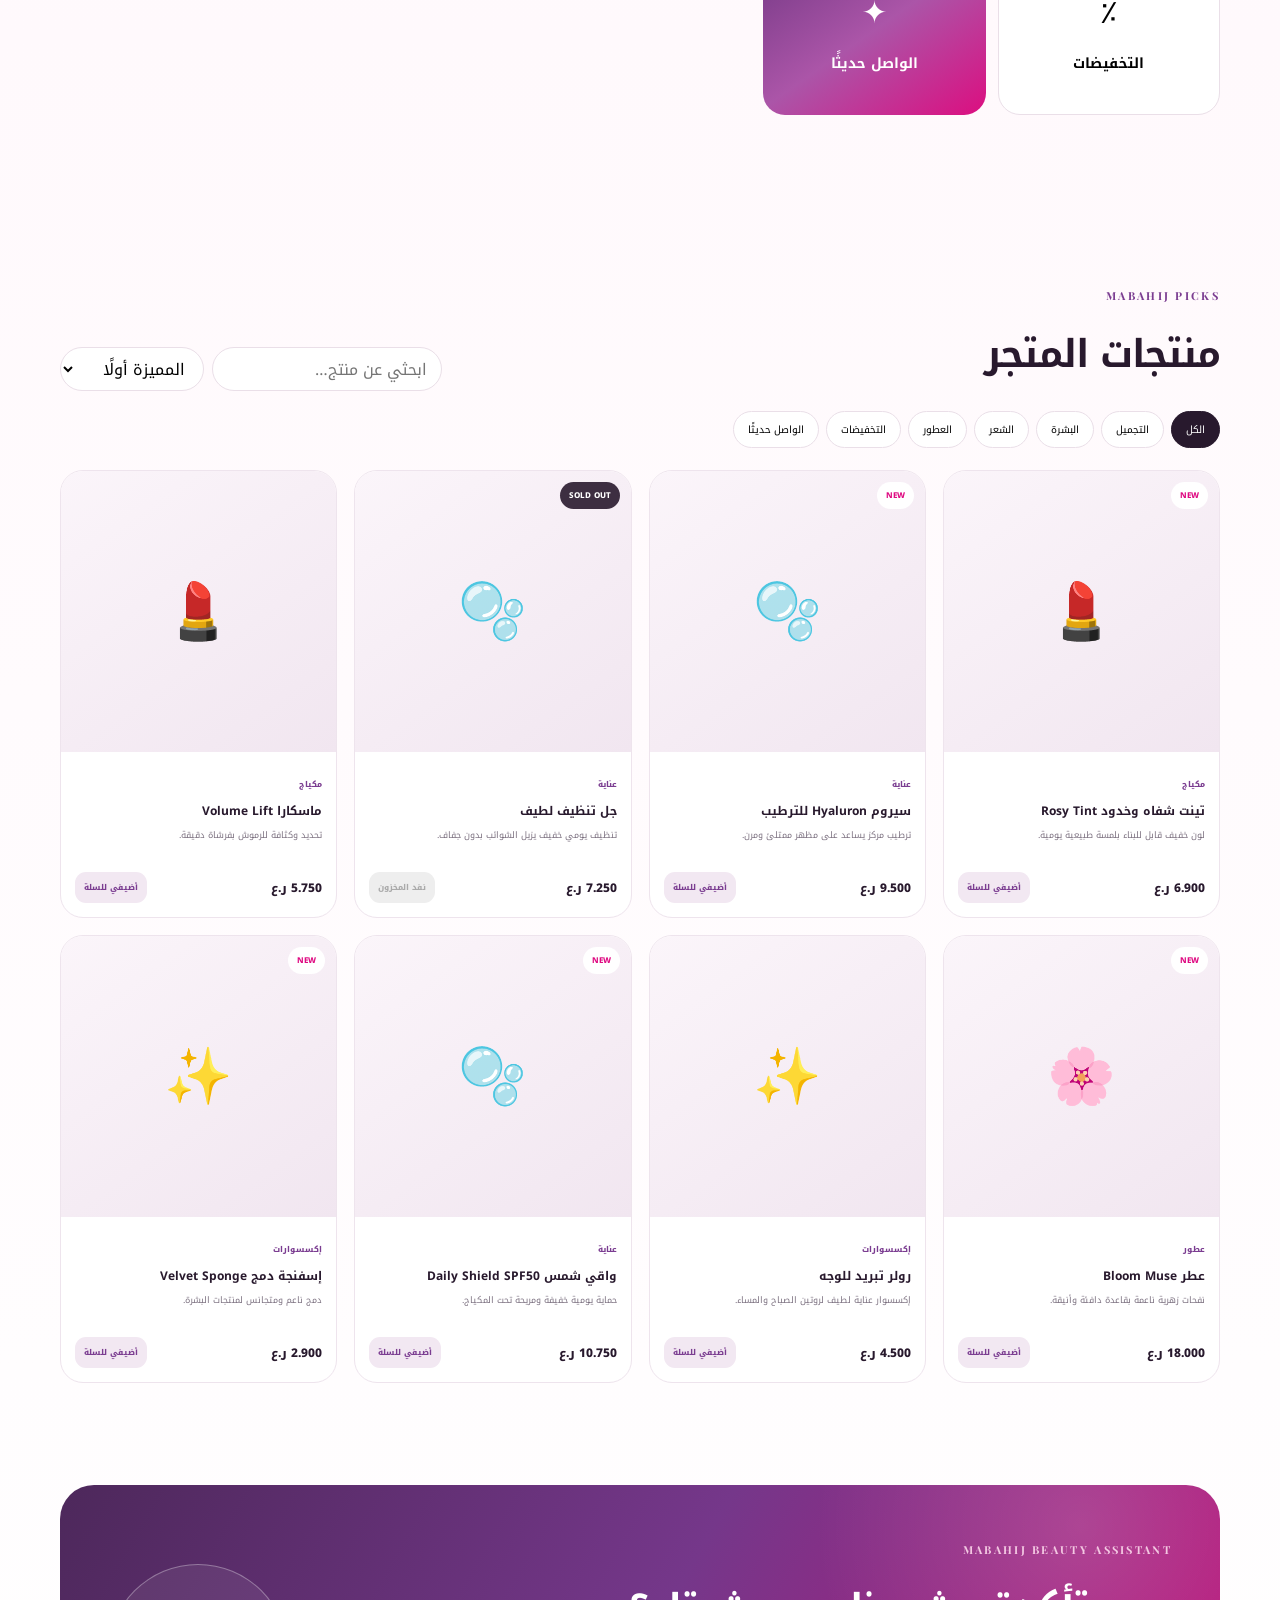
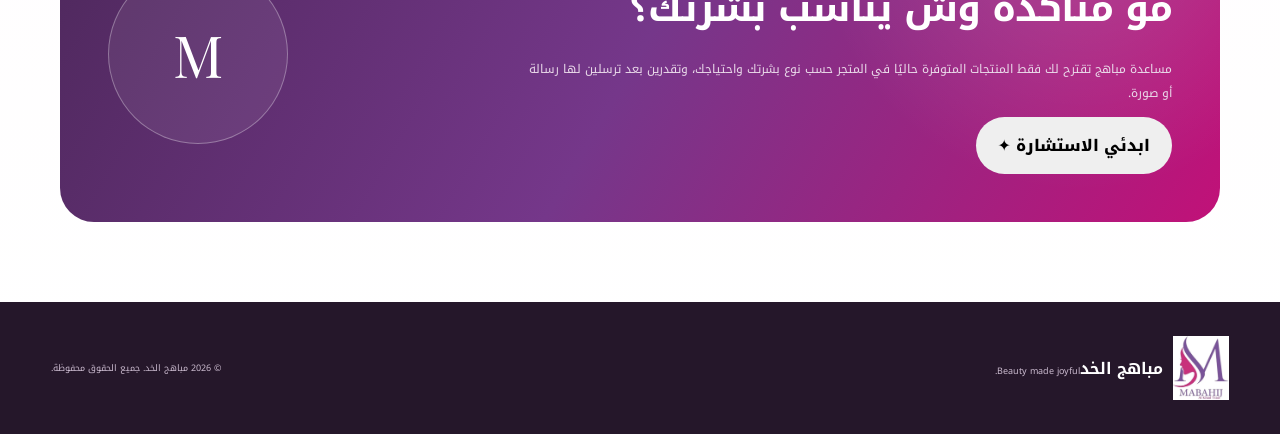
==== commit 3ce98da8: "Load Mabahij logo crop fix" ====
--- a/mabahij-demo/index.html
+++ b/mabahij-demo/index.html
@@ -1 +1 @@
-<!doctype html><html lang="ar" dir="rtl"><head><meta charset="utf-8"><meta name="viewport" content="width=device-width,initial-scale=1,viewport-fit=cover"><meta name="theme-color" content="#7c3f91"><title>مباهج الخد | متجر الجمال</title><link rel="preconnect" href="https://fonts.googleapis.com"><link rel="preconnect" href="https://fonts.gstatic.com" crossorigin><link href="https://fonts.googleapis.com/css2?family=Noto+Kufi+Arabic:wght@400;500;600;700;800&family=Playfair+Display:wght@600;700&display=swap" rel="stylesheet"><link rel="stylesheet" href="style.css"><style>.brand img,.logo-card img,footer img{object-fit:contain!important;background:#fff!important}.chatinput{display:grid;grid-template-columns:auto 1fr auto;gap:7px;padding:10px 12px;border-top:1px solid var(--line);background:#fff}.chatinput input[type=text]{min-width:0;border:1px solid var(--line);border-radius:999px;padding:10px 12px;outline:none}.chatinput button{width:38px;height:38px;border:0;border-radius:50%;display:grid;place-items:center;cursor:pointer}.attach{background:#f4eaf4;color:var(--p);font-size:19px}.send{background:linear-gradient(100deg,#6b337c,#d90f80);color:#fff;font-size:18px}.msg.image{padding:7px}.msg.image img{display:block;width:min(190px,100%);border-radius:12px;margin-bottom:5px}.chatnote{font-size:8px;color:#7c7180;padding:0 12px 10px;background:#fff;text-align:center}.allcats{grid-template-columns:repeat(5,1fr)}@media(max-width:1050px){.allcats{grid-template-columns:repeat(3,1fr)}}@media(max-width:760px){.allcats{grid-template-columns:1fr 1fr}.chatinput{padding-bottom:calc(10px + env(safe-area-inset-bottom))}}</style></head><body><div class="top">✨ جميع المنتجات أصلية 100% • مختارة بعناية لجمالك</div><header><a class="brand" href="#home"><img src="logo-exact.svg?v=3" alt="شعار مباهج الخد"></a><nav id="nav"><a href="#products" data-filter="makeup">مستحضرات التجميل</a><a href="#products" data-filter="skincare">العناية بالبشرة</a><a href="#products" data-filter="haircare">العناية بالشعر</a><a href="#products" data-filter="perfume">العطور</a><a href="#products" data-filter="new">الواصل حديثًا</a></nav><div class="actions"><button class="round" id="search">⌕</button><button class="round" id="cartBtn">🛍</button><button class="menu" id="menu">☰</button></div></header><div class="backdrop" id="backdrop"></div><main><section class="hero" id="home"><div><span class="eyebrow">BEAUTY • AUTHENTIC • ELEGANT</span><h1>جمالك يبدأ من<br><span>اختيار أصلي.</span></h1><p>كل ما تحتاجينه من الجمال والعناية في مكان واحد، بمنتجات أصلية ومختارة بعناية.</p><div class="cta"><a class="btn primary" href="#products">تسوّقي الآن</a><button class="btn ghost" id="heroChat">اسألي مستشارة الجمال ✦</button></div><div class="checks"><span>✓ منتجات أصلية</span><span>✓ مخزون محدث</span><span>✓ ترشيحات حسب بشرتك</span><span>✓ رسائل وصور في الشات</span></div></div><div class="art"><div class="logo-card"><img src="logo-exact.svg?v=3" alt="شعار مباهج الخد"></div><span class="pill p1">ORIGINAL 100%</span><span class="pill p2">NEW IN ✦</span></div></section><section class="shell section"><div class="title"><span class="eyebrow">كل الأقسام</span><h2>اختاري القسم اللي يناسبك</h2></div><div class="cats allcats"><button class="cat" data-filter="makeup"><i>💄</i><b>مستحضرات التجميل</b></button><button class="cat" data-filter="skincare"><i>🫧</i><b>العناية بالبشرة</b></button><button class="cat" data-filter="haircare"><i>🧴</i><b>العناية بالشعر</b></button><button class="cat" data-filter="mom"><i>🤱</i><b>العناية بالأم</b></button><button class="cat" data-filter="kids"><i>🧸</i><b>أطفال</b></button><button class="cat" data-filter="feminine"><i>🌷</i><b>عناية نسائية</b></button><button class="cat" data-filter="perfume"><i>🌸</i><b>العطور</b></button><button class="cat" data-filter="bodymist"><i>💗</i><b>معطرات الجسم والشعر</b></button><button class="cat" data-filter="sets"><i>🎁</i><b>مجموعات</b></button><button class="cat" data-filter="devices"><i>✨</i><b>الأجهزة</b></button><button class="cat" data-filter="decor"><i>🕯️</i><b>هدايا وديكور</b></button><button class="cat" data-filter="supplements"><i>🍬</i><b>مكملات غذائية وتخسيس</b></button><button class="cat" data-filter="mahaj"><i>🌿</i><b>منتجات مباهج</b></button><button class="cat" data-filter="cleaners"><i>🧼</i><b>منظفات</b></button><button class="cat" data-filter="misc"><i>🛍️</i><b>غير مصنف</b></button><button class="cat" data-filter="sale"><i>٪</i><b>التخفيضات</b></button><button class="cat new" data-filter="new"><i>✦</i><b>الواصل حديثًا</b></button></div></section><section class="shell section" id="products"><div class="headrow"><div><span class="eyebrow">MABAHIJ PICKS</span><h2>منتجات المتجر</h2></div><div class="tools"><input id="q" placeholder="ابحثي عن منتج…"><select id="sort"><option value="featured">المميزة أولًا</option><option value="asc">السعر: الأقل</option><option value="desc">السعر: الأعلى</option></select></div></div><div class="chips"><button class="chip active" data-filter="all">الكل</button><button class="chip" data-filter="makeup">التجميل</button><button class="chip" data-filter="skincare">البشرة</button><button class="chip" data-filter="haircare">الشعر</button><button class="chip" data-filter="perfume">العطور</button><button class="chip" data-filter="sale">التخفيضات</button><button class="chip" data-filter="new">الواصل حديثًا</button></div><div class="grid" id="grid"></div></section><section class="shell ai"><div><span class="eyebrow" style="color:#f3c8e2">MABAHIJ BEAUTY ASSISTANT</span><h2>مو متأكدة وش يناسب بشرتك؟</h2><p>مساعدة مباهج تقترح لك فقط المنتجات المتوفرة حاليًا في المتجر حسب نوع بشرتك واحتياجك، وتقدرين بعد ترسلين لها رسالة أو صورة.</p><button class="btn" id="aiBtn">ابدئي الاستشارة ✦</button></div><div class="orb">M</div></section></main><footer><div class="fbrand"><img src="logo-exact.svg?v=3" alt="شعار مباهج الخد"><div><b>مباهج الخد</b><small>Beauty made joyful.</small></div></div><small>© 2026 مباهج الخد. جميع الحقوق محفوظة.</small></footer><aside class="drawer" id="drawer"><div class="dhead"><div><small>سلة التسوق</small><b>اختياراتك</b></div><button class="close" id="closeCart">×</button></div><div class="cart" id="cart"></div></aside><div class="overlay" id="overlay"></div><section class="chat" id="chat"><div class="chead"><div><b>مساعدة مباهج</b><small>ترشيحات من المتوفر فقط</small></div><button class="close" id="closeChat">×</button></div><div class="msgs" id="msgs"></div><div class="quick" id="quick"></div><form class="chatinput" id="chatForm"><button type="button" class="attach" id="attachBtn" aria-label="إرفاق صورة">＋</button><input id="chatText" type="text" autocomplete="off" placeholder="اكتبي رسالتك…"><button type="submit" class="send" aria-label="إرسال">↑</button><input id="chatImage" type="file" accept="image/*" hidden></form><div class="chatnote">يمكنك إرسال رسالة أو صورة، والترشيحات تكون من المنتجات المتوفرة في المتجر.</div></section><button class="chatfab" id="fab">✦ اسألي مباهج</button><script src="app.js"></script><script>(()=>{const form=document.getElementById('chatForm'),text=document.getElementById('chatText'),imgInput=document.getElementById('chatImage'),attach=document.getElementById('attachBtn'),box=document.getElementById('msgs');const add=(html,user=false,cls='')=>{const d=document.createElement('div');d.className='msg '+(user?'user ':'')+cls;d.innerHTML=html;box.appendChild(d);box.scrollTop=box.scrollHeight};form.addEventListener('submit',e=>{e.preventDefault();const t=text.value.trim();if(!t)return;add(t.replace(/[&<>]/g,s=>({'&':'&amp;','<':'&lt;','>':'&gt;'}[s])),true);text.value='';setTimeout(()=>{const l=t.toLowerCase();if(l.includes('عطر'))add('أكيد ♡ أقدر أساعدك في العطور المتوفرة حاليًا.');else if(l.includes('جاف')||l.includes('ترطيب'))add('للبشرة الجافة نركز على الترطيب والخيارات اللطيفة. اختاري نوع بشرتك من الأزرار فوق عشان أعطيك ترشيحات أدق.');else if(l.includes('دهني')||l.includes('حبوب'))add('للبشرة الدهنية أو المعرضة للحبوب نختار منتجات خفيفة ومتوازنة من الموجود في المتجر.');else add('وصلتني رسالتك ✨ قولي لي نوع بشرتك واحتياجك، أو ارسلي صورة، وبساعدك من المنتجات المتوفرة فقط.');},250)});attach.addEventListener('click',()=>imgInput.click());imgInput.addEventListener('change',()=>{const f=imgInput.files&&imgInput.files[0];if(!f)return;const r=new FileReader();r.onload=()=>{add('<img src="'+r.result+'" alt="صورة مرفقة"><small>'+f.name+'</small>',true,'image');setTimeout(()=>add('وصلتني الصورة ♡ اكتبي لي وش تبين بالضبط منها — مثل منتج مشابه، لون قريب، أو شيء يناسب نوع بشرتك — وبعطيك من المتوفر في المتجر.'),250)};r.readAsDataURL(f);imgInput.value='';});})();</script></body></html>+<!doctype html><html lang="ar" dir="rtl"><head><meta charset="utf-8"><meta name="viewport" content="width=device-width,initial-scale=1,viewport-fit=cover"><meta name="theme-color" content="#7c3f91"><title>مباهج الخد | متجر الجمال</title><link rel="preconnect" href="https://fonts.googleapis.com"><link rel="preconnect" href="https://fonts.gstatic.com" crossorigin><link href="https://fonts.googleapis.com/css2?family=Noto+Kufi+Arabic:wght@400;500;600;700;800&family=Playfair+Display:wght@600;700&display=swap" rel="stylesheet"><link rel="stylesheet" href="style.css"><link rel="stylesheet" href="logo-fix.css?v=4"><style>.brand img,.logo-card img,footer img{object-fit:contain!important;background:#fff!important}.chatinput{display:grid;grid-template-columns:auto 1fr auto;gap:7px;padding:10px 12px;border-top:1px solid var(--line);background:#fff}.chatinput input[type=text]{min-width:0;border:1px solid var(--line);border-radius:999px;padding:10px 12px;outline:none}.chatinput button{width:38px;height:38px;border:0;border-radius:50%;display:grid;place-items:center;cursor:pointer}.attach{background:#f4eaf4;color:var(--p);font-size:19px}.send{background:linear-gradient(100deg,#6b337c,#d90f80);color:#fff;font-size:18px}.msg.image{padding:7px}.msg.image img{display:block;width:min(190px,100%);border-radius:12px;margin-bottom:5px}.chatnote{font-size:8px;color:#7c7180;padding:0 12px 10px;background:#fff;text-align:center}.allcats{grid-template-columns:repeat(5,1fr)}@media(max-width:1050px){.allcats{grid-template-columns:repeat(3,1fr)}}@media(max-width:760px){.allcats{grid-template-columns:1fr 1fr}.chatinput{padding-bottom:calc(10px + env(safe-area-inset-bottom))}}</style></head><body><div class="top">✨ جميع المنتجات أصلية 100% • مختارة بعناية لجمالك</div><header><a class="brand" href="#home"><img src="logo-exact.svg?v=4" alt="شعار مباهج الخد"></a><nav id="nav"><a href="#products" data-filter="makeup">مستحضرات التجميل</a><a href="#products" data-filter="skincare">العناية بالبشرة</a><a href="#products" data-filter="haircare">العناية بالشعر</a><a href="#products" data-filter="perfume">العطور</a><a href="#products" data-filter="new">الواصل حديثًا</a></nav><div class="actions"><button class="round" id="search">⌕</button><button class="round" id="cartBtn">🛍</button><button class="menu" id="menu">☰</button></div></header><div class="backdrop" id="backdrop"></div><main><section class="hero" id="home"><div><span class="eyebrow">BEAUTY • AUTHENTIC • ELEGANT</span><h1>جمالك يبدأ من<br><span>اختيار أصلي.</span></h1><p>كل ما تحتاجينه من الجمال والعناية في مكان واحد، بمنتجات أصلية ومختارة بعناية.</p><div class="cta"><a class="btn primary" href="#products">تسوّقي الآن</a><button class="btn ghost" id="heroChat">اسألي مستشارة الجمال ✦</button></div><div class="checks"><span>✓ منتجات أصلية</span><span>✓ مخزون محدث</span><span>✓ ترشيحات حسب بشرتك</span><span>✓ رسائل وصور في الشات</span></div></div><div class="art"><div class="logo-card"><img src="logo-exact.svg?v=4" alt="شعار مباهج الخد"></div><span class="pill p1">ORIGINAL 100%</span><span class="pill p2">NEW IN ✦</span></div></section><section class="shell section"><div class="title"><span class="eyebrow">كل الأقسام</span><h2>اختاري القسم اللي يناسبك</h2></div><div class="cats allcats"><button class="cat" data-filter="makeup"><i>💄</i><b>مستحضرات التجميل</b></button><button class="cat" data-filter="skincare"><i>🫧</i><b>العناية بالبشرة</b></button><button class="cat" data-filter="haircare"><i>🧴</i><b>العناية بالشعر</b></button><button class="cat" data-filter="mom"><i>🤱</i><b>العناية بالأم</b></button><button class="cat" data-filter="kids"><i>🧸</i><b>أطفال</b></button><button class="cat" data-filter="feminine"><i>🌷</i><b>عناية نسائية</b></button><button class="cat" data-filter="perfume"><i>🌸</i><b>العطور</b></button><button class="cat" data-filter="bodymist"><i>💗</i><b>معطرات الجسم والشعر</b></button><button class="cat" data-filter="sets"><i>🎁</i><b>مجموعات</b></button><button class="cat" data-filter="devices"><i>✨</i><b>الأجهزة</b></button><button class="cat" data-filter="decor"><i>🕯️</i><b>هدايا وديكور</b></button><button class="cat" data-filter="supplements"><i>🍬</i><b>مكملات غذائية وتخسيس</b></button><button class="cat" data-filter="mahaj"><i>🌿</i><b>منتجات مباهج</b></button><button class="cat" data-filter="cleaners"><i>🧼</i><b>منظفات</b></button><button class="cat" data-filter="misc"><i>🛍️</i><b>غير مصنف</b></button><button class="cat" data-filter="sale"><i>٪</i><b>التخفيضات</b></button><button class="cat new" data-filter="new"><i>✦</i><b>الواصل حديثًا</b></button></div></section><section class="shell section" id="products"><div class="headrow"><div><span class="eyebrow">MABAHIJ PICKS</span><h2>منتجات المتجر</h2></div><div class="tools"><input id="q" placeholder="ابحثي عن منتج…"><select id="sort"><option value="featured">المميزة أولًا</option><option value="asc">السعر: الأقل</option><option value="desc">السعر: الأعلى</option></select></div></div><div class="chips"><button class="chip active" data-filter="all">الكل</button><button class="chip" data-filter="makeup">التجميل</button><button class="chip" data-filter="skincare">البشرة</button><button class="chip" data-filter="haircare">الشعر</button><button class="chip" data-filter="perfume">العطور</button><button class="chip" data-filter="sale">التخفيضات</button><button class="chip" data-filter="new">الواصل حديثًا</button></div><div class="grid" id="grid"></div></section><section class="shell ai"><div><span class="eyebrow" style="color:#f3c8e2">MABAHIJ BEAUTY ASSISTANT</span><h2>مو متأكدة وش يناسب بشرتك؟</h2><p>مساعدة مباهج تقترح لك فقط المنتجات المتوفرة حاليًا في المتجر حسب نوع بشرتك واحتياجك، وتقدرين بعد ترسلين لها رسالة أو صورة.</p><button class="btn" id="aiBtn">ابدئي الاستشارة ✦</button></div><div class="orb">M</div></section></main><footer><div class="fbrand"><img src="logo-exact.svg?v=4" alt="شعار مباهج الخد"><div><b>مباهج الخد</b><small>Beauty made joyful.</small></div></div><small>© 2026 مباهج الخد. جميع الحقوق محفوظة.</small></footer><aside class="drawer" id="drawer"><div class="dhead"><div><small>سلة التسوق</small><b>اختياراتك</b></div><button class="close" id="closeCart">×</button></div><div class="cart" id="cart"></div></aside><div class="overlay" id="overlay"></div><section class="chat" id="chat"><div class="chead"><div><b>مساعدة مباهج</b><small>ترشيحات من المتوفر فقط</small></div><button class="close" id="closeChat">×</button></div><div class="msgs" id="msgs"></div><div class="quick" id="quick"></div><form class="chatinput" id="chatForm"><button type="button" class="attach" id="attachBtn" aria-label="إرفاق صورة">＋</button><input id="chatText" type="text" autocomplete="off" placeholder="اكتبي رسالتك…"><button type="submit" class="send" aria-label="إرسال">↑</button><input id="chatImage" type="file" accept="image/*" hidden></form><div class="chatnote">يمكنك إرسال رسالة أو صورة، والترشيحات تكون من المنتجات المتوفرة في المتجر.</div></section><button class="chatfab" id="fab">✦ اسألي مباهج</button><script src="app.js"></script><script>(()=>{const form=document.getElementById('chatForm'),text=document.getElementById('chatText'),imgInput=document.getElementById('chatImage'),attach=document.getElementById('attachBtn'),box=document.getElementById('msgs');const add=(html,user=false,cls='')=>{const d=document.createElement('div');d.className='msg '+(user?'user ':'')+cls;d.innerHTML=html;box.appendChild(d);box.scrollTop=box.scrollHeight};form.addEventListener('submit',e=>{e.preventDefault();const t=text.value.trim();if(!t)return;add(t.replace(/[&<>]/g,s=>({'&':'&amp;','<':'&lt;','>':'&gt;'}[s])),true);text.value='';setTimeout(()=>{const l=t.toLowerCase();if(l.includes('عطر'))add('أكيد ♡ أقدر أساعدك في العطور المتوفرة حاليًا.');else if(l.includes('جاف')||l.includes('ترطيب'))add('للبشرة الجافة نركز على الترطيب والخيارات اللطيفة. اختاري نوع بشرتك من الأزرار فوق عشان أعطيك ترشيحات أدق.');else if(l.includes('دهني')||l.includes('حبوب'))add('للبشرة الدهنية أو المعرضة للحبوب نختار منتجات خفيفة ومتوازنة من الموجود في المتجر.');else add('وصلتني رسالتك ✨ قولي لي نوع بشرتك واحتياجك، أو ارسلي صورة، وبساعدك من المنتجات المتوفرة فقط.');},250)});attach.addEventListener('click',()=>imgInput.click());imgInput.addEventListener('change',()=>{const f=imgInput.files&&imgInput.files[0];if(!f)return;const r=new FileReader();r.onload=()=>{add('<img src="'+r.result+'" alt="صورة مرفقة"><small>'+f.name+'</small>',true,'image');setTimeout(()=>add('وصلتني الصورة ♡ اكتبي لي وش تبين بالضبط منها — مثل منتج مشابه، لون قريب، أو شيء يناسب نوع بشرتك — وبعطيك من المتوفر في المتجر.'),250)};r.readAsDataURL(f);imgInput.value='';});})();</script></body></html>
--- a/mabahij-demo/logo-fix.css
+++ b/mabahij-demo/logo-fix.css
@@ -0,0 +1,46 @@
+/* Mabahij logo display fix: show the complete original logo without circular cropping */
+.brand{overflow:visible!important}
+.brand img{
+  width:auto!important;
+  height:68px!important;
+  max-width:120px!important;
+  border-radius:0!important;
+  box-shadow:none!important;
+  object-fit:contain!important;
+  object-position:center!important;
+  background:transparent!important;
+}
+.logo-card{
+  padding:30px!important;
+  overflow:hidden!important;
+}
+.logo-card img{
+  width:auto!important;
+  height:86%!important;
+  max-width:88%!important;
+  max-height:88%!important;
+  border-radius:0!important;
+  object-fit:contain!important;
+  object-position:center!important;
+  background:transparent!important;
+  transform:rotate(4deg)!important;
+}
+footer img{
+  width:auto!important;
+  height:64px!important;
+  max-width:110px!important;
+  border-radius:0!important;
+  object-fit:contain!important;
+  object-position:center!important;
+  background:#fff!important;
+}
+@media(max-width:760px){
+  .brand img{height:54px!important;max-width:92px!important}
+  .logo-card{padding:24px!important}
+  .logo-card img{height:88%!important;max-width:90%!important;max-height:90%!important}
+  footer img{height:58px!important;max-width:100px!important}
+}
+@media(max-width:390px){
+  .brand img{height:50px!important;max-width:86px!important}
+  .logo-card{padding:20px!important}
+}
